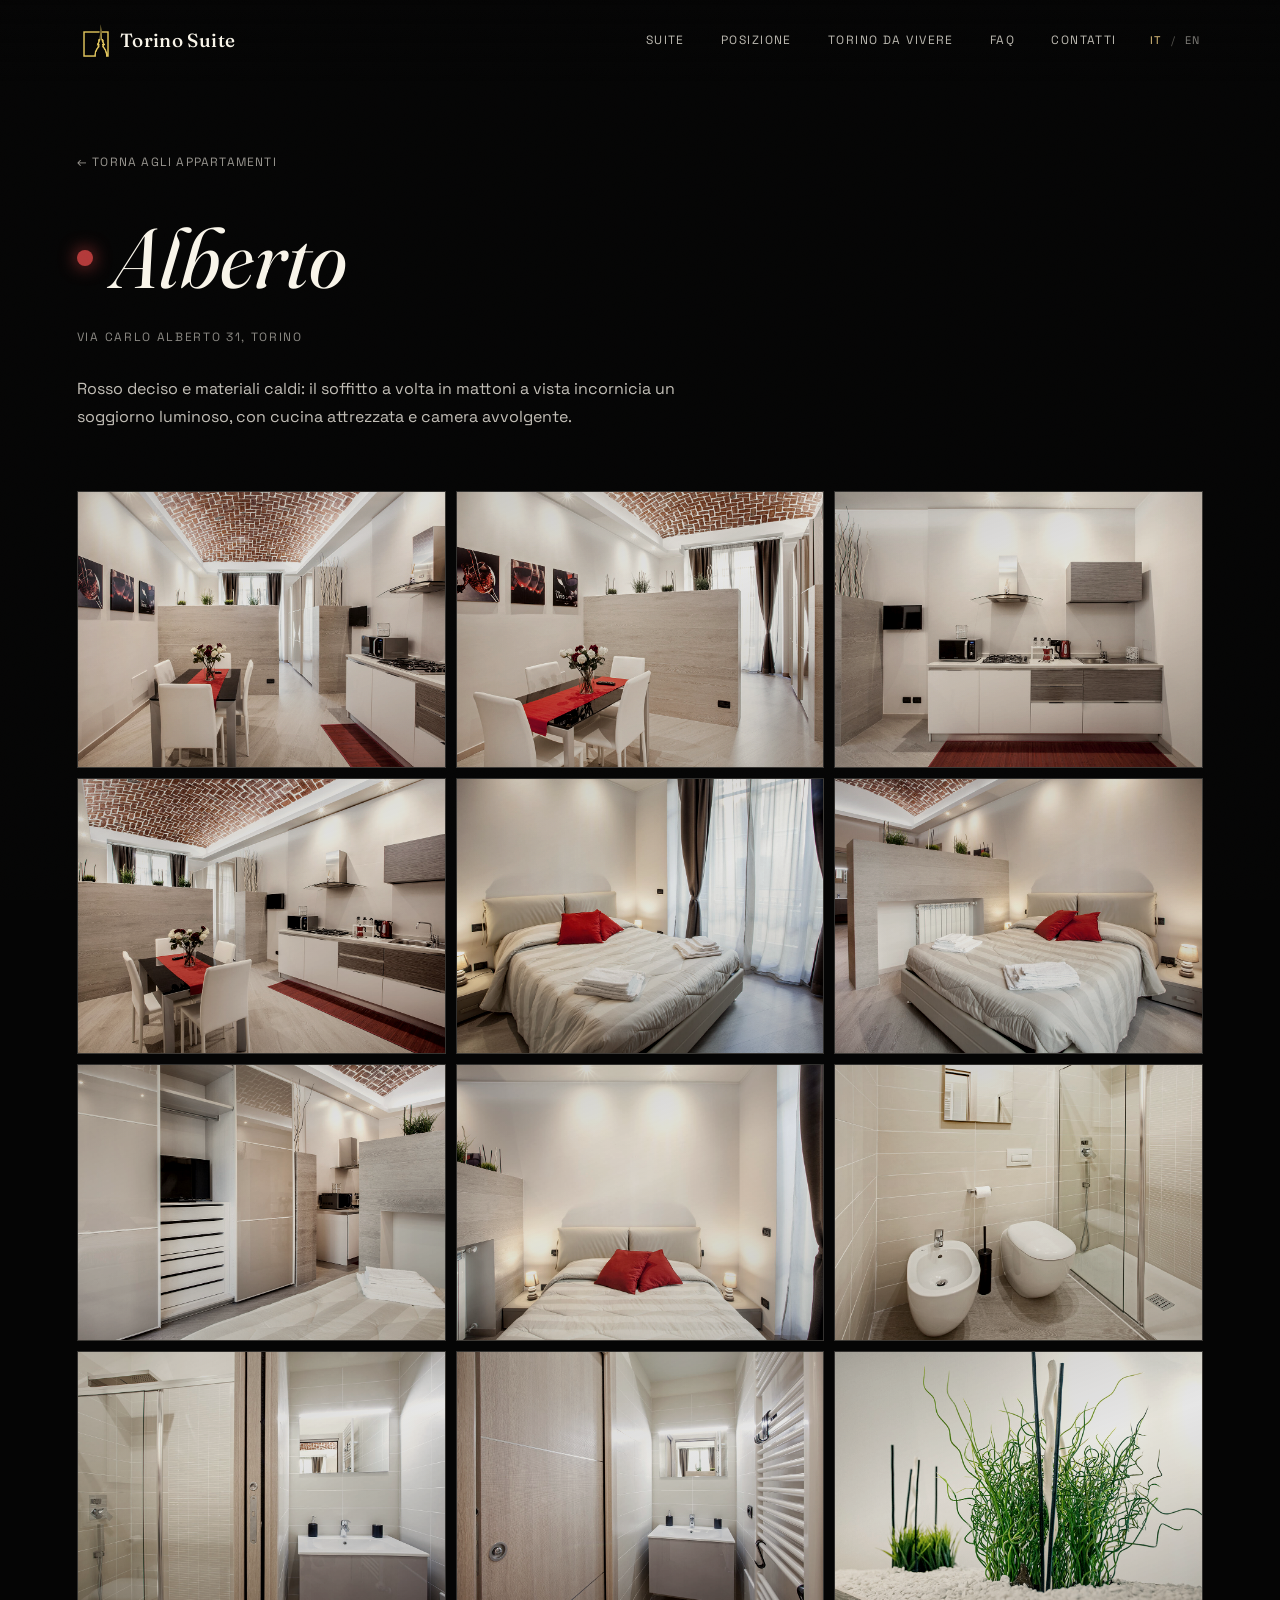
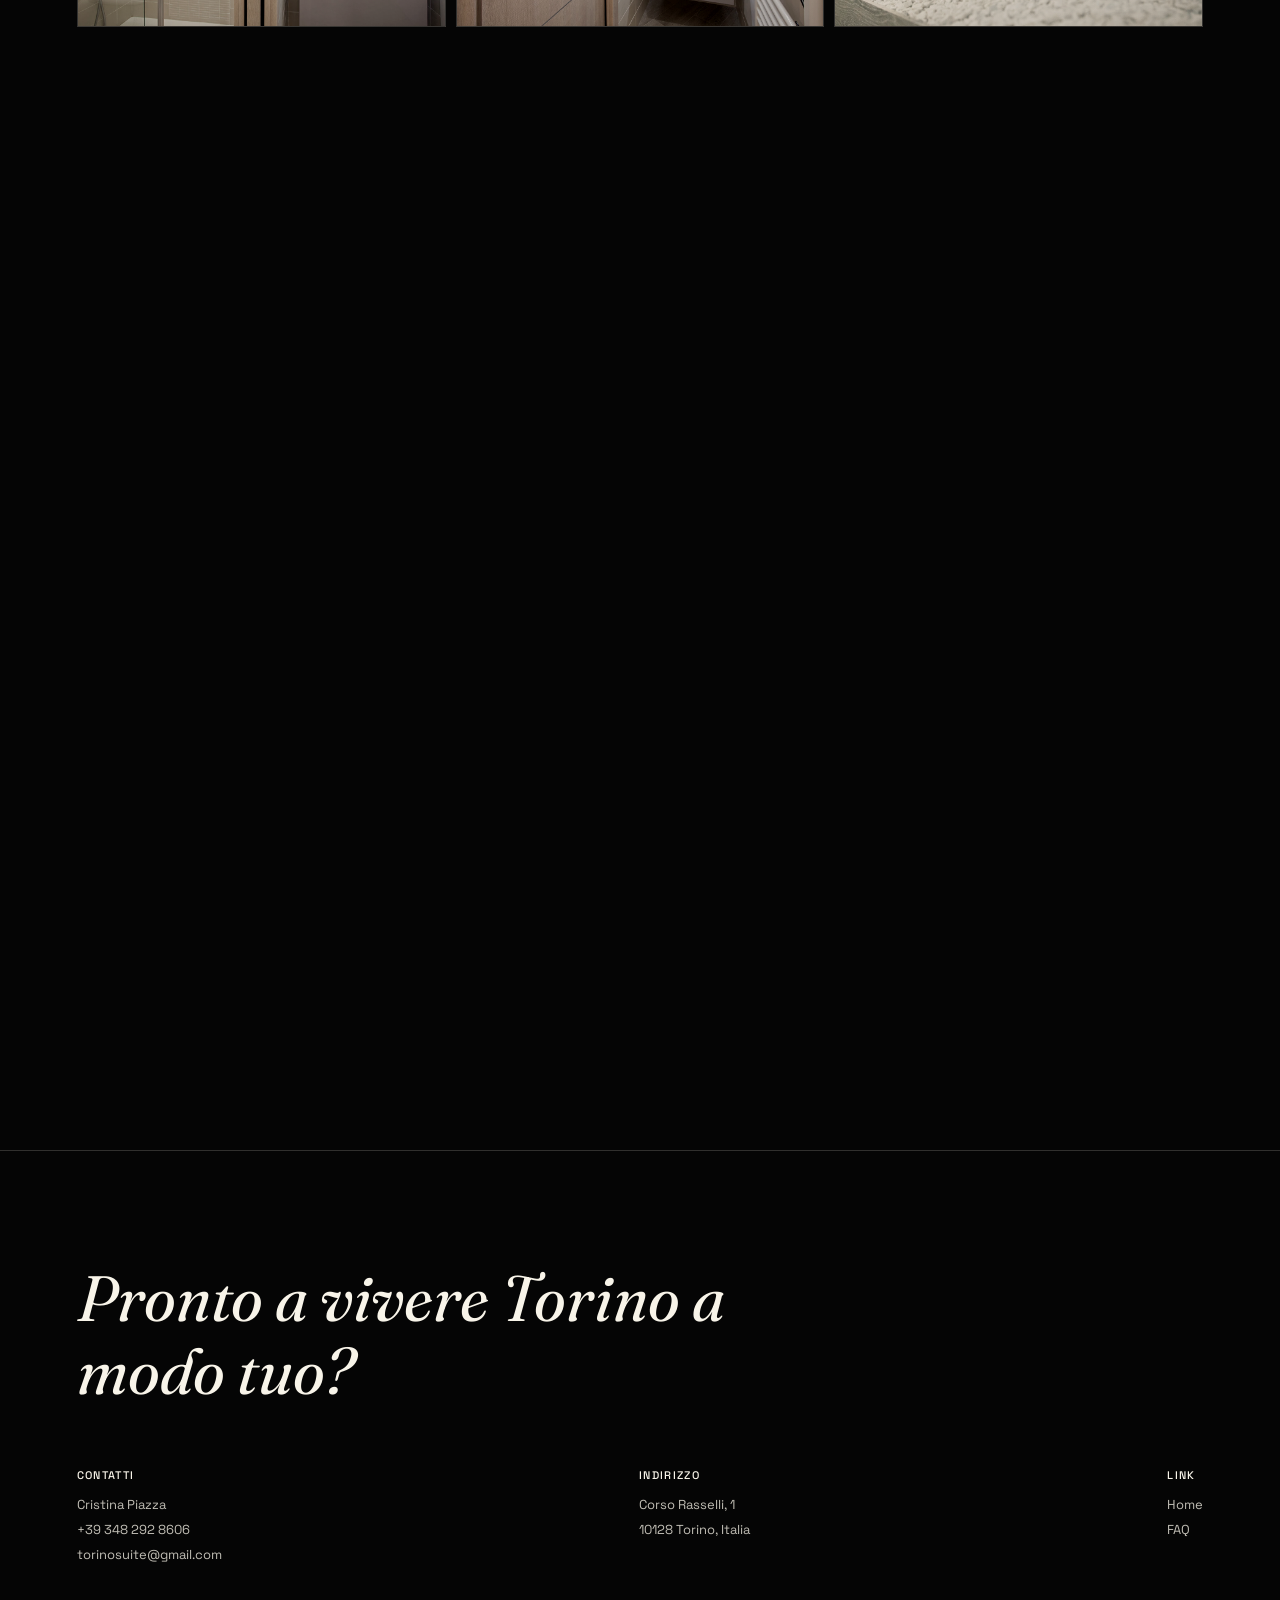
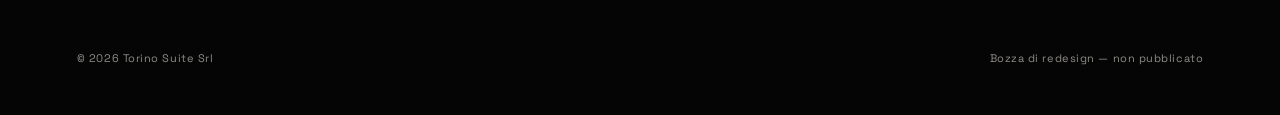
==== alberto.html @ 6510b487 "Logo ufficiale in nav e favicon, sezione musei e Mole Antonelliana con effetto wow" ====
<!DOCTYPE html>
<html lang="it">
<head>
<meta charset="UTF-8">
<meta name="viewport" content="width=device-width, initial-scale=1.0">
<link rel="icon" type="image/png" href="[data-uri]">
<title>Alberto — Torino Suite</title>
<link rel="preconnect" href="https://fonts.googleapis.com">
<link rel="preconnect" href="https://fonts.gstatic.com" crossorigin>
<link href="https://fonts.googleapis.com/css2?family=Fraunces:ital,opsz,wght@0,9..144,300;0,9..144,500;0,9..144,600;1,9..144,400;1,9..144,500&family=Space+Grotesk:wght@300;400;500;600&display=swap" rel="stylesheet">
<link rel="stylesheet" href="style.css">
</head>
<body>

<div class="noise"></div>

<nav>
  <a href="index.html" class="brand" style="text-decoration:none; color:var(--cream);"><span class="brand-mark"><img src="[data-uri]" alt="Torino Suite" style="width:32px; height:auto; display:block;"></span><span>Torino Suite</span></a>
  <div class="nav-right">
    <div class="navlinks">
      <a href="index.html#suites" data-i18n="nav.suite">Suite</a>
      <a href="index.html#location" data-i18n="nav.location">Posizione</a>
      <a href="eventi.html" class="story-link" data-label="Torino da Vivere" data-label-en="Living Torino" data-i18n="nav.living">Torino da Vivere</a>
      <a href="index.html#faq" data-i18n="nav.faq">FAQ</a>
      <a href="index.html#contact" data-i18n="nav.contact">Contatti</a>
    </div>
    <div class="lang-switch">
      <button type="button" class="lang-btn active" data-lang="it">IT</button><span class="lang-sep">/</span><button type="button" class="lang-btn" data-lang="en">EN</button>
    </div>
  </div>
</nav>

<section class="detail-hero">
  <a href="index.html#suites" class="detail-back" data-i18n="detail.back">&larr; Torna agli appartamenti</a>
  <div class="detail-head">
    <span class="detail-dot" style="background:#B33A3A; color:#B33A3A;"></span>
    <h1>Alberto</h1>
  </div>
  <div class="detail-loc">Via Carlo Alberto 31, Torino</div>
  <p class="detail-desc" data-i18n="apt.alberto.desc">Rosso deciso e materiali caldi: il soffitto a volta in mattoni a vista incornicia un soggiorno luminoso, con cucina attrezzata e camera avvolgente.</p>
</section>

<div class="full-gallery">
<div class="ph"><img src="images/alberto-01.jpg" alt="alberto-01.jpg" loading="lazy"></div><div class="ph"><img src="images/alberto-02.jpg" alt="alberto-02.jpg" loading="lazy"></div><div class="ph"><img src="images/alberto-03.jpg" alt="alberto-03.jpg" loading="lazy"></div><div class="ph"><img src="images/alberto-04.jpg" alt="alberto-04.jpg" loading="lazy"></div><div class="ph"><img src="images/alberto-05.jpg" alt="alberto-05.jpg" loading="lazy"></div><div class="ph"><img src="images/alberto-06.jpg" alt="alberto-06.jpg" loading="lazy"></div><div class="ph"><img src="images/alberto-07.jpg" alt="alberto-07.jpg" loading="lazy"></div><div class="ph"><img src="images/alberto-08.jpg" alt="alberto-08.jpg" loading="lazy"></div><div class="ph"><img src="images/alberto-09.jpg" alt="alberto-09.jpg" loading="lazy"></div><div class="ph"><img src="images/alberto-10.jpg" alt="alberto-10.jpg" loading="lazy"></div><div class="ph"><img src="images/alberto-11.jpg" alt="alberto-11.jpg" loading="lazy"></div><div class="ph"><img src="images/alberto-12.jpg" alt="alberto-12.jpg" loading="lazy"></div><div class="ph"><img src="images/alberto-13.jpg" alt="alberto-13.jpg" loading="lazy"></div><div class="ph"><img src="images/alberto-14.jpg" alt="alberto-14.jpg" loading="lazy"></div><div class="ph"><img src="images/alberto-15.jpg" alt="alberto-15.jpg" loading="lazy"></div><div class="ph"><img src="images/alberto-16.jpg" alt="alberto-16.jpg" loading="lazy"></div>
</div>

<section class="room-info">
  <div class="room-info-head reveal">
    <span class="tag" style="color:var(--bronze-soft); font-size:12px; letter-spacing:.3em; text-transform:uppercase; display:block; margin-bottom:14px;" data-i18n="common.roominfo.tag">Cosa troverai</span>
    <h3 style="font-family:'Fraunces',serif; font-weight:400; font-style:italic; font-size:clamp(26px,3.2vw,40px);" data-i18n="detail.roominfo.title">Ogni ambiente, pensato nei dettagli.</h3>
  </div>
  <div class="room-info-grid reveal">
    <div class="ri-group">
      <h4 data-i18n="common.room.bedroom">Camera</h4>
      <ul>
        <li data-i18n="common.room.bed1">Letto matrimoniale</li>
        <li data-i18n="common.room.bed2">Aria condizionata</li>
        <li data-i18n="common.room.bed3">Cassaforte</li>
        <li data-i18n="common.room.bed4">Ferro da stiro</li>
      </ul>
    </div>
    <div class="ri-group">
      <h4 data-i18n="common.room.kitchen">Cucina &amp; Soggiorno</h4>
      <ul>
        <li data-i18n="common.room.kit1">Cucina attrezzata con piano cottura</li>
        <li data-i18n="common.room.kit2">Frigorifero e microonde</li>
        <li data-i18n="common.room.kit3">Macchina del caffè</li>
        <li data-i18n="common.room.kit4">Zona pranzo con tavolo e sedie</li>
      </ul>
    </div>
    <div class="ri-group">
      <h4 data-i18n="common.room.bathroom">Bagno</h4>
      <ul>
        <li data-i18n="common.room.bath1">Bagno privato con bidet</li>
        <li data-i18n="common.room.bath2">Doccia</li>
        <li data-i18n="common.room.bath3">Biancheria e asciugamani inclusi</li>
        <li data-i18n="common.room.bath4">Set di cortesia</li>
      </ul>
    </div>
    <div class="ri-group">
      <h4 data-i18n="common.room.services">Servizi</h4>
      <ul>
        <li data-i18n="common.room.serv1">Wi-Fi gratuito</li>
        <li data-i18n="common.room.serv2">TV a schermo piatto</li>
        <li data-i18n="common.room.serv3">Lavatrice, insonorizzazione</li>
        <li data-i18n="detail.room.serv4">Check-in autonomo, ascensore</li>
      </ul>
    </div>
  </div>
</section>

<footer id="contact">
  <div class="foot-cta" data-i18n="common.footer.cta">Pronto a vivere Torino a modo tuo?</div>
  <div class="foot-grid">
    <div class="foot-col">
      <b data-i18n="common.footer.contacts">Contatti</b>
      <div>Cristina Piazza</div>
      <div><a href="tel:+393482928606">+39 348 292 8606</a></div>
      <div><a href="mailto:torinosuite@gmail.com">torinosuite@gmail.com</a></div>
    </div>
    <div class="foot-col">
      <b data-i18n="common.footer.address">Indirizzo</b>
      <div>Corso Rasselli, 1</div>
      <div>10128 Torino, Italia</div>
    </div>
    <div class="foot-col">
      <b data-i18n="common.footer.links">Link</b>
      <div><a href="index.html" data-i18n="common.footer.home">Home</a></div>
      <div><a href="index.html#faq" data-i18n="common.footer.faq">FAQ</a></div>
    </div>
  </div>
  <div class="copyright"><span>© 2026 Torino Suite Srl</span><span data-i18n="footer.note.detail">Bozza di redesign — non pubblicato</span></div>
</footer>

<script src="i18n.js"></script>
<script src="transition.js"></script>
</body>
</html>
---- style.css ----
:root{
    --ink:#050505;
    --ink-2:#121008;
    --bronze:#d9ae4e;
    --bronze-soft:#eecd85;
    --cream:#f8f4e9;
    --line: rgba(248,244,233,0.18);
  }
  *{margin:0;padding:0;box-sizing:border-box;}
  html{scroll-behavior:smooth;}
  body{
    background:var(--ink);
    color:var(--cream);
    font-family:'Space Grotesk', sans-serif;
    overflow-x:hidden;
  }
  ::selection{background:var(--bronze);color:var(--ink);}

  .noise{
    position:fixed; inset:0; pointer-events:none; z-index:999;
    opacity:0.035; mix-blend-mode:overlay;
    background-image:url("data:image/svg+xml,%3Csvg xmlns='http://www.w3.org/2000/svg' width='120' height='120'%3E%3Cfilter id='n'%3E%3CfeTurbulence type='fractalNoise' baseFrequency='0.9' numOctaves='2' stitchTiles='stitch'/%3E%3C/filter%3E%3Crect width='100%25' height='100%25' filter='url(%23n)'/%3E%3C/svg%3E");
  }

  /* ---------- NAV ---------- */
  nav{
    position:fixed; top:0; left:0; right:0; z-index:100;
    display:flex; justify-content:space-between; align-items:center;
    padding:24px 6vw;
    background:linear-gradient(180deg, rgba(5,5,5,0.85), rgba(5,5,5,0));
  }
  .brand{
    font-family:'Fraunces', serif; font-weight:500; font-size:19px;
    letter-spacing:0.02em; color:var(--cream);
  }
  .navlinks{display:flex; gap:36px; font-size:12px; letter-spacing:0.12em; text-transform:uppercase;}
  .navlinks a{color:var(--cream); text-decoration:none; opacity:0.75; transition:opacity .3s;}
  .navlinks a:hover{opacity:1;}

  /* ---------- HERO ---------- */
  .hero{
    height:100vh; position:relative; display:flex; flex-direction:column;
    justify-content:center; align-items:center; text-align:center;
    padding:0 5vw;
  }
  .hero-bg{
    position:absolute; inset:0; z-index:0;
    background:
      radial-gradient(ellipse 70% 55% at 50% 30%, rgba(200,151,90,0.16), transparent 60%),
      linear-gradient(180deg, #0c1014 0%, #0e151b 55%, #0c1014 100%);
  }
  .eyebrow{
    font-size:12px; letter-spacing:0.3em; text-transform:uppercase;
    color:var(--bronze-soft); opacity:0.85; margin-bottom:26px; z-index:2;
  }
  .hero h1{
    font-family:'Fraunces', serif; font-weight:500;
    font-size:clamp(52px, 11vw, 168px);
    line-height:0.92; letter-spacing:-0.01em;
    z-index:2;
  }
  .hero h1 .accent{font-style:italic; font-weight:400; color:var(--bronze);}
  .hero .word{display:inline-block; overflow:hidden; vertical-align:top;}
  .hero .word span{display:inline-block; animation:riseIn 1.1s cubic-bezier(.16,1,.3,1) .2s both;}

  .hero-sub{
    margin-top:30px; max-width:480px; font-size:16px; line-height:1.6;
    color:rgba(248,244,233,0.92); font-weight:400; z-index:2;
    animation:fadeUp 1s cubic-bezier(.16,1,.3,1) .7s both;
  }

  @keyframes riseIn{from{transform:translateY(115%);} to{transform:translateY(0);}}
  @keyframes fadeUp{from{opacity:0; transform:translateY(14px);} to{opacity:1; transform:translateY(0);}}

  .scroll-cue{
    position:absolute; bottom:40px; left:50%; transform:translateX(-50%);
    font-size:11px; letter-spacing:0.2em; text-transform:uppercase;
    color:rgba(248,244,233,0.72); display:flex; flex-direction:column; align-items:center; gap:10px;
    z-index:2;
  }
  .scroll-cue .line{width:1px; height:38px; background:linear-gradient(var(--bronze), transparent); animation:pulse 2s ease-in-out infinite;}
  @keyframes pulse{0%,100%{opacity:.3} 50%{opacity:1}}

  /* spire svg */
  .spire{position:absolute; bottom:14px; left:50%; transform:translateX(-50%); width:min(30vw,230px); z-index:0; opacity:0.55;}
  .spire path{fill:none; stroke:var(--bronze); stroke-width:1.4; stroke-dasharray:640; stroke-dashoffset:640; animation:drawSpire 2.2s cubic-bezier(.16,1,.3,1) .5s both;}
  @keyframes drawSpire{to{stroke-dashoffset:0;}}

  /* ---------- INTRO ---------- */
  .intro-stats{display:grid; grid-template-columns:repeat(3,1fr); gap:1px; background:var(--line); border-top:1px solid var(--line); border-bottom:1px solid var(--line); margin-top:60px;}
  .intro-stats .stat{background:var(--ink); padding:40px 24px; text-align:center;}
  .intro-stats .stat-num{display:block; font-family:'Fraunces', serif; font-style:italic; font-weight:400; font-size:clamp(32px,5vw,52px); color:var(--bronze);}
  .intro-stats .stat-label{display:block; margin-top:8px; font-size:11px; letter-spacing:.12em; text-transform:uppercase; color:rgba(248,244,233,0.6);}
  @media(max-width:820px){ .intro-stats{grid-template-columns:1fr;} }

  /* ---------- APARTMENTS GALLERY ---------- */
  .apt-block{margin-bottom:90px;}
  .apt-block:last-child{margin-bottom:0;}
  .apt-head{display:flex; align-items:center; gap:16px; margin-bottom:26px; flex-wrap:wrap;}
  .apt-dot{width:13px; height:13px; border-radius:50%; flex-shrink:0; box-shadow:0 0 14px currentColor;}
  .apt-head h3{font-family:'Fraunces', serif; font-weight:400; font-style:italic; font-size:clamp(22px,3vw,32px);}
  .apt-loc{font-size:11px; letter-spacing:.12em; text-transform:uppercase; color:rgba(248,244,233,0.5); margin-left:auto;}
  .apt-photos{display:grid; grid-template-columns:1.4fr 1fr 1fr; grid-auto-rows:220px; gap:10px;}
  .apt-photos .apt-photo{position:relative; overflow:hidden; border:1px solid var(--line); background:linear-gradient(150deg,#141210,#050505 65%);}
  .apt-photos .apt-photo::after{
    content:''; position:absolute; inset:0; pointer-events:none;
    background:linear-gradient(160deg, rgba(30,20,6,0.2), rgba(5,5,5,0.06) 45%, rgba(30,20,6,0.24));
    mix-blend-mode:multiply;
  }
  .apt-photos .apt-photo::before{
    content:''; position:absolute; inset:0; pointer-events:none; z-index:1;
    box-shadow:inset 0 0 30px rgba(0,0,0,0.35);
  }
  .apt-photos .apt-photo.lg{grid-row:span 2;}
  .apt-photos .apt-photo img{width:100%; height:100%; object-fit:cover; display:block; filter:sepia(0.12) saturate(0.88) contrast(1.05) brightness(0.96); transition:transform .7s ease;}
  .apt-photos .apt-photo:hover img{transform:scale(1.045);}
  .apt-photos .apt-photo.empty{display:flex; flex-direction:column; align-items:center; justify-content:center; gap:8px;}
  .apt-photos .apt-photo.empty span{font-size:10.5px; letter-spacing:.12em; text-transform:uppercase; color:rgba(248,244,233,0.4);}
  @media(max-width:820px){
    .apt-photos{grid-template-columns:1fr 1fr; grid-auto-rows:150px;}
    .apt-photos .apt-photo.lg{grid-column:span 2; grid-row:span 1; height:220px;}
  }

  /* ---------- SUITES ---------- */
  section{padding:150px 6vw;}
  .section-head{display:flex; justify-content:space-between; align-items:flex-end; gap:40px; margin-bottom:70px; flex-wrap:wrap;}
  .section-head .tag{font-size:12px; letter-spacing:0.3em; text-transform:uppercase; color:var(--bronze-soft); margin-bottom:16px; display:block;}
  .section-head h2{font-family:'Fraunces', serif; font-weight:400; font-size:clamp(32px,4.4vw,58px); max-width:600px; line-height:1.08;}
  .section-head .desc{max-width:320px; font-weight:400; color:rgba(248,244,233,0.82); line-height:1.7; font-size:14px;}

  .suites-grid{display:grid; grid-template-columns:repeat(3,1fr); gap:1px; background:var(--line); border-top:1px solid var(--line); border-bottom:1px solid var(--line);}
  .suite-card{background:var(--ink); padding:48px 32px; position:relative; overflow:hidden; transition:background .4s;}
  .suite-card:hover{background:var(--ink-2);}
  .suite-num{font-size:12px; color:var(--bronze); letter-spacing:0.15em; margin-bottom:34px; display:block;}
  .suite-card h3{font-family:'Fraunces', serif; font-style:italic; font-weight:400; font-size:26px; margin-bottom:14px;}
  .suite-card p{font-size:13.5px; font-weight:400; color:rgba(248,244,233,0.82); line-height:1.7; margin-bottom:26px;}
  .suite-meta{display:flex; gap:18px; font-size:11px; letter-spacing:0.08em; text-transform:uppercase; color:rgba(248,244,233,0.67);}

  /* ---------- AMENITIES marquee ---------- */
  .amenities{padding:0; border-top:1px solid var(--line); border-bottom:1px solid var(--line);}
  .marquee{display:flex; white-space:nowrap; overflow:hidden; padding:34px 0;}
  .marquee-track{display:flex; gap:60px; animation:scroll-left 32s linear infinite;}
  .marquee-track span{font-family:'Fraunces', serif; font-style:italic; font-size:26px; color:rgba(248,244,233,0.57); display:flex; align-items:center; gap:60px;}
  .marquee-track span b{color:var(--bronze); font-style:normal; font-family:'Space Grotesk'; font-size:11px; letter-spacing:.1em; margin-right:60px;}
  @keyframes scroll-left{from{transform:translateX(0)} to{transform:translateX(-50%)}}

  /* ---------- LOCATION ---------- */
  .location{display:grid; grid-template-columns:1fr 1fr; gap:80px; align-items:center;}
  .loc-list{list-style:none; margin-top:36px;}
  .loc-list li{border-bottom:1px solid var(--line);}
  .loc-list li a{display:flex; justify-content:space-between; padding:18px 0; font-size:14px; font-weight:400; text-decoration:none; color:inherit; transition:opacity .3s;}
  .loc-list li a:hover{opacity:0.65;}
  .loc-list li a span:last-child{color:var(--bronze-soft); font-family:'Space Grotesk';}
  .map-frame{aspect-ratio:1/1; border:1px solid var(--line); overflow:hidden;}

  /* ---------- FAQ ---------- */
  .faq-item{border-top:1px solid var(--line);}
  .faq-item:last-child{border-bottom:1px solid var(--line);}
  .faq-q{display:flex; justify-content:space-between; align-items:center; padding:30px 0; cursor:pointer;}
  .faq-q h4{font-family:'Fraunces', serif; font-weight:400; font-size:19px; max-width:80%;}
  .faq-q .plus{font-size:20px; color:var(--bronze); transition:transform .35s;}
  .faq-item.open .plus{transform:rotate(45deg);}
  .faq-a{max-height:0; overflow:hidden; transition:max-height .5s ease;}
  .faq-item.open .faq-a{max-height:220px;}
  .faq-a p{padding-bottom:30px; max-width:640px; font-weight:400; line-height:1.75; color:rgba(248,244,233,0.84); font-size:14.5px;}

  /* ---------- FOOTER ---------- */
  footer{padding:110px 6vw 50px; border-top:1px solid var(--line);}
  .foot-cta{font-family:'Fraunces', serif; font-style:italic; font-weight:400; font-size:clamp(30px,5.5vw,64px); max-width:720px; line-height:1.15; margin-bottom:60px;}
  .foot-grid{display:flex; justify-content:space-between; flex-wrap:wrap; gap:40px; font-size:13px; font-weight:400; color:rgba(248,244,233,0.77);}
  .foot-grid a{color:rgba(248,244,233,0.77); text-decoration:none;}
  .foot-col b{display:block; color:var(--cream); font-weight:500; margin-bottom:14px; font-size:11px; letter-spacing:.12em; text-transform:uppercase;}
  .foot-col div{margin-bottom:8px;}
  .copyright{margin-top:80px; font-size:11px; color:rgba(248,244,233,0.57); display:flex; justify-content:space-between; letter-spacing:.05em;}

  .reveal{opacity:0; transform:translateY(56px) scale(.97); transition:opacity 1s cubic-bezier(.16,1,.3,1), transform 1.1s cubic-bezier(.16,1,.3,1);}
  .reveal.in-view{opacity:1; transform:translateY(0) scale(1);}

  @media(max-width:820px){
    .navlinks{display:none;}
    .suites-grid{grid-template-columns:1fr;}
    .location{grid-template-columns:1fr;}
    section{padding:100px 6vw;}
  }

/* ---------- DISCOVER BUTTON (on index apartment cards) ---------- */
.apt-photos{position:relative;}
.discover-btn{
  position:absolute; right:14px; bottom:14px; z-index:5;
  display:inline-flex; align-items:center; gap:10px;
  padding:12px 20px; text-decoration:none;
  background:rgba(5,5,5,0.55); backdrop-filter:blur(6px);
  border:1px solid var(--bronze); color:var(--cream);
  font-size:11px; letter-spacing:.16em; text-transform:uppercase;
  border-radius:999px; overflow:hidden;
  transition:background .35s ease, color .35s ease, letter-spacing .35s ease, transform .15s ease;
}
.discover-btn::before{
  content:''; position:absolute; inset:0; background:var(--bronze);
  transform:translateX(-100%); transition:transform .4s cubic-bezier(.16,1,.3,1); z-index:-1;
}
.discover-btn:hover::before{transform:translateX(0);}
.discover-btn:hover{color:var(--ink); letter-spacing:.22em;}
.discover-btn:active{transform:scale(0.94);}
.discover-btn .arrow{display:inline-block; transition:transform .35s cubic-bezier(.16,1,.3,1);}
.discover-btn:hover .arrow{transform:translateX(4px);}
@media(max-width:820px){
  .discover-btn{right:10px; bottom:10px; padding:10px 16px; font-size:10px;}
}

/* ---------- DETAIL PAGE ---------- */
.detail-hero{padding:150px 6vw 60px;}
.detail-back{display:inline-flex; align-items:center; gap:8px; color:rgba(248,244,233,0.6); text-decoration:none; font-size:12px; letter-spacing:.1em; text-transform:uppercase; margin-bottom:36px; transition:color .3s;}
.detail-back:hover{color:var(--bronze-soft);}
.detail-head{display:flex; align-items:center; gap:18px; flex-wrap:wrap; margin-bottom:20px;}
.detail-dot{width:16px; height:16px; border-radius:50%; box-shadow:0 0 18px currentColor;}
.detail-head h1{font-family:'Fraunces', serif; font-weight:400; font-style:italic; font-size:clamp(40px,7vw,84px);}
.detail-loc{font-size:12px; letter-spacing:.14em; text-transform:uppercase; color:rgba(248,244,233,0.55); margin-bottom:30px;}
.detail-desc{max-width:640px; font-size:16px; line-height:1.75; color:rgba(248,244,233,0.78); font-weight:400;}

.full-gallery{display:grid; grid-template-columns:repeat(3,1fr); gap:10px; padding:0 6vw 100px;}
.full-gallery .ph{position:relative; overflow:hidden; border:1px solid var(--line); aspect-ratio:4/3; background:linear-gradient(150deg,#141210,#050505 65%);}
.full-gallery .ph img{width:100%; height:100%; object-fit:cover; display:block; filter:sepia(0.12) saturate(0.88) contrast(1.05) brightness(0.96); transition:transform .6s ease;}
.full-gallery .ph:hover img{transform:scale(1.05);}
.full-gallery .ph::after{content:''; position:absolute; inset:0; pointer-events:none; background:linear-gradient(160deg, rgba(30,20,6,0.2), rgba(5,5,5,0.06) 45%, rgba(30,20,6,0.24)); mix-blend-mode:multiply;}
.full-gallery .ph.empty{display:flex; align-items:center; justify-content:center;}
.full-gallery .ph.empty span{font-size:10.5px; letter-spacing:.12em; text-transform:uppercase; color:rgba(248,244,233,0.4);}
@media(max-width:820px){ .full-gallery{grid-template-columns:repeat(2,1fr);} }

.detail-amenities{padding:0 6vw 100px; display:grid; grid-template-columns:repeat(4,1fr); gap:1px; background:var(--line); border-top:1px solid var(--line); border-bottom:1px solid var(--line);}
.detail-amenities .am{background:var(--ink); padding:30px 20px; text-align:center; font-size:12px; letter-spacing:.08em; text-transform:uppercase; color:rgba(248,244,233,0.7);}
@media(max-width:820px){ .detail-amenities{grid-template-columns:repeat(2,1fr);} }

/* ---------- SWOOSH TRANSITION (uscita cinematica su "Scopri") ---------- */
.swoosh-overlay{
  position:fixed; inset:0; z-index:9999; overflow:hidden;
  pointer-events:none; display:flex; align-items:center; justify-content:center;
}
.swoosh-overlay.active{ pointer-events:all; }
.swoosh-panel{
  position:absolute; inset:0;
  background:linear-gradient(135deg, var(--bronze) 0%, var(--bronze-soft) 55%, var(--bronze) 100%);
  transform:translateY(102%);
  transition:transform .95s cubic-bezier(.76,0,.24,1);
}
.swoosh-overlay.active .swoosh-panel{ transform:translateY(0); }
.swoosh-tag{
  position:relative; z-index:2; text-align:center;
  opacity:0; transform:translateY(30px) scale(.9);
  transition:opacity .5s ease .42s, transform .75s cubic-bezier(.16,1,.3,1) .42s;
}
.swoosh-overlay.active .swoosh-tag{ opacity:1; transform:translateY(0) scale(1); }
.swoosh-tag .swoosh-eyebrow{
  display:block; font-size:11px; letter-spacing:.35em; text-transform:uppercase;
  color:rgba(5,5,5,0.55); margin-bottom:10px;
}
.swoosh-tag .swoosh-name{
  font-family:'Fraunces', serif; font-style:italic; font-weight:400;
  font-size:clamp(48px,9vw,120px); color:var(--ink); line-height:1;
}

/* ---------- SCROLL REVEAL (foto che risalgono, stile Red Bull) ---------- */
.full-gallery .ph{
  opacity:0; transform:translateY(80px);
  transition:opacity .9s cubic-bezier(.16,1,.3,1), transform .9s cubic-bezier(.16,1,.3,1);
}
.full-gallery .ph.in-view{ opacity:1; transform:translateY(0); }

/* ---------- IMMERSIVE STORY PAGE (eventi.html) ---------- */
.story-section{
  min-height:100vh; display:flex; flex-direction:column; justify-content:center;
  padding:120px 8vw; position:relative; border-bottom:1px solid var(--line);
  scroll-snap-align:start;
}
.story-wrap{ scroll-snap-type:y proximity; }
.story-num{
  font-family:'Space Grotesk', sans-serif; font-size:12px; letter-spacing:.3em;
  color:var(--bronze); text-transform:uppercase; margin-bottom:22px;
}
.story-title{
  font-family:'Fraunces', serif; font-style:italic; font-weight:400;
  font-size:clamp(38px,6.5vw,84px); line-height:1.04; max-width:14ch; margin-bottom:26px;
}
.story-lede{ font-size:17px; line-height:1.7; color:rgba(248,244,233,0.72); max-width:640px; margin-bottom:44px;}
.story-grid{ display:grid; grid-template-columns:repeat(2,1fr); gap:1px; background:var(--line); border:1px solid var(--line); max-width:920px;}
@media(max-width:820px){ .story-grid{grid-template-columns:1fr;} }
.story-card{ background:var(--ink); padding:30px 28px; }
.story-card .sc-date{ font-size:11px; letter-spacing:.16em; text-transform:uppercase; color:var(--bronze-soft); margin-bottom:10px; display:block;}
.story-card .sc-title{ font-family:'Fraunces', serif; font-size:20px; font-weight:500; margin-bottom:8px; display:block; }
.story-card .sc-desc{ font-size:14px; line-height:1.55; color:rgba(248,244,233,0.62); display:block;}
.story-hero{ background:var(--ink); position:relative; }
.story-hero .story-title{ max-width:18ch; }
.story-hero-tag{ display:inline-block; padding:8px 18px; border:1px solid var(--bronze); border-radius:999px; font-size:11px; letter-spacing:.25em; text-transform:uppercase; color:var(--bronze-soft); margin-bottom:30px;}
.dish-row{ display:flex; flex-wrap:wrap; gap:14px; max-width:760px; }
.dish-pill{ padding:10px 20px; border:1px solid var(--line); border-radius:999px; font-size:13px; color:rgba(248,244,233,0.78); }
.story-back{ display:inline-flex; align-items:center; gap:8px; color:rgba(248,244,233,0.6); text-decoration:none; font-size:12px; letter-spacing:.1em; text-transform:uppercase; transition:color .3s;}
.story-back:hover{ color:var(--bronze-soft); }
.cta-btn{ display:inline-flex; align-items:center; gap:12px; margin-top:36px; padding:16px 34px; border:1px solid var(--bronze); border-radius:999px; color:var(--cream); text-decoration:none; font-size:12px; letter-spacing:.16em; text-transform:uppercase; transition:background .35s, color .35s;}
.cta-btn:hover{ background:var(--bronze); color:var(--ink); }

/* ---------- ROOM INFO / COSA TROVERAI ---------- */
.room-info-grid{ display:grid; grid-template-columns:repeat(4,1fr); gap:1px; background:var(--line); border-top:1px solid var(--line); border-bottom:1px solid var(--line);}
@media(max-width:820px){ .room-info-grid{grid-template-columns:1fr 1fr;} }
.ri-group{ background:var(--ink); padding:32px 26px; }
.ri-group h4{ font-family:'Space Grotesk',sans-serif; font-size:12px; letter-spacing:.18em; text-transform:uppercase; color:var(--bronze); margin-bottom:16px; }
.ri-group ul{ list-style:none; }
.ri-group li{ font-size:13.5px; line-height:1.9; color:rgba(248,244,233,0.72); padding-left:15px; position:relative; }
.ri-group li::before{ content:'—'; position:absolute; left:0; color:rgba(217,174,78,0.55); }
.room-info{ padding:0 6vw 100px; }
.room-info-head{ margin-bottom:44px; }

/* ---------- LANGUAGE SWITCH ---------- */
.nav-right{ display:flex; align-items:center; gap:30px; }
@media(max-width:820px){ .nav-right{ gap:0; } }
.lang-switch{ display:flex; align-items:center; gap:7px; }
.lang-btn{
  background:none; border:none; color:rgba(248,244,233,0.5);
  font-family:'Space Grotesk', sans-serif; font-size:11px; letter-spacing:.1em;
  cursor:pointer; padding:6px 3px; transition:color .3s; line-height:1;
}
.lang-btn.active{ color:var(--bronze-soft); }
.lang-btn:hover{ color:var(--cream); }
.lang-sep{ color:rgba(248,244,233,0.3); font-size:11px; }

/* ---------- BRAND / LOGO ---------- */
.brand{ display:flex !important; align-items:center; gap:11px; }
.brand-mark{ display:inline-flex; flex-shrink:0; }
.brand-mark svg{ display:block; }

/* ---------- LANDMARK / MOLE WOW SECTION ---------- */
.landmark-section{ align-items:center; text-align:center; }
.landmark-mark{
  width:100%; max-width:230px; height:auto; margin:10px auto 36px; display:block;
  opacity:0; transform:scale(0.8) translateY(30px);
  filter:drop-shadow(0 0 0 rgba(217,174,78,0));
  transition:opacity 1.6s cubic-bezier(.16,1,.3,1), transform 1.8s cubic-bezier(.16,1,.3,1), filter 2s ease;
}
.landmark-section.in-view .landmark-mark{
  opacity:1; transform:scale(1) translateY(0);
  filter:drop-shadow(0 0 46px rgba(217,174,78,0.4));
}
.landmark-section .story-title, .landmark-section .story-lede{ margin-left:auto; margin-right:auto; }
.landmark-stats{ display:grid; grid-template-columns:repeat(4,1fr); gap:1px; background:var(--line); border-top:1px solid var(--line); border-bottom:1px solid var(--line); max-width:920px; width:100%; margin-top:30px; }
@media(max-width:820px){ .landmark-stats{grid-template-columns:1fr 1fr;} }
.landmark-stat{ background:var(--ink); padding:34px 20px; }
.landmark-stat .ls-num{ display:block; font-family:'Fraunces',serif; font-style:italic; font-weight:400; font-size:clamp(26px,4vw,44px); color:var(--bronze); }
.landmark-stat .ls-label{ display:block; margin-top:8px; font-size:10.5px; letter-spacing:.1em; text-transform:uppercase; color:rgba(248,244,233,0.6); }
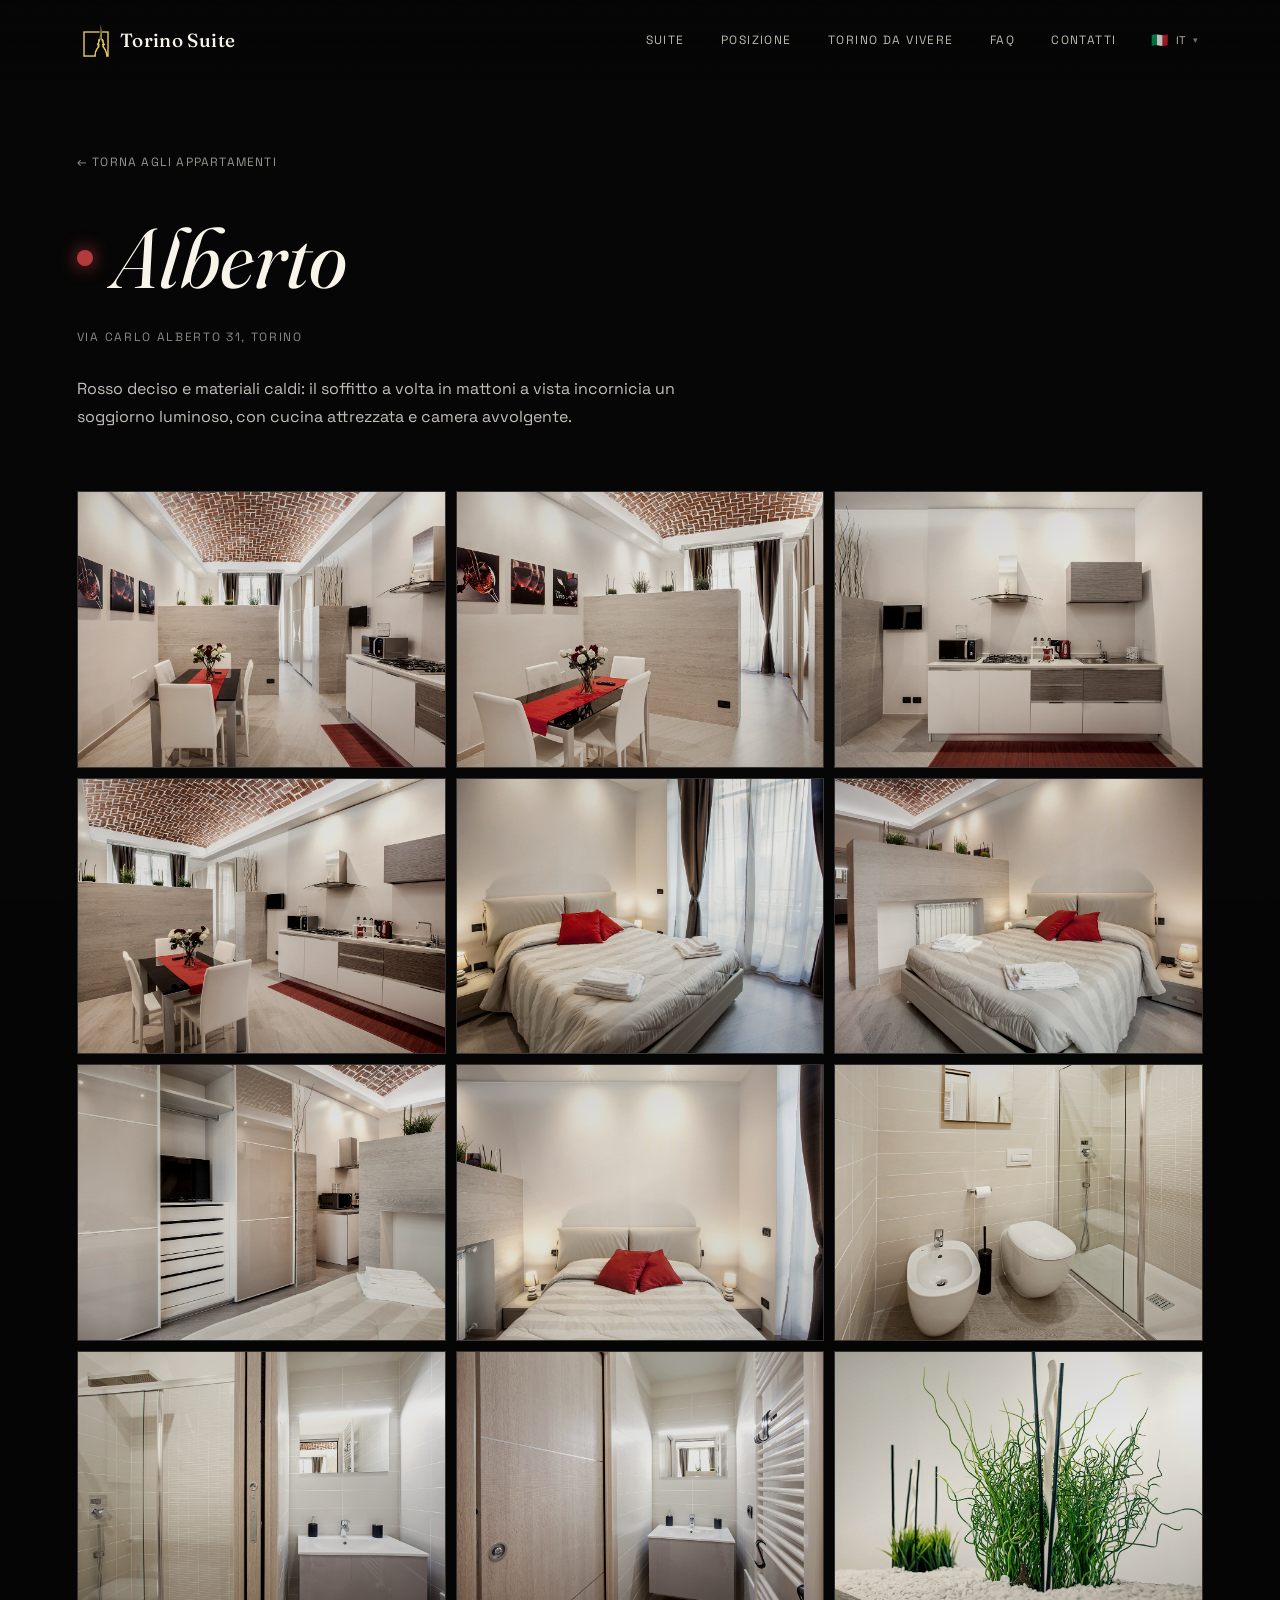
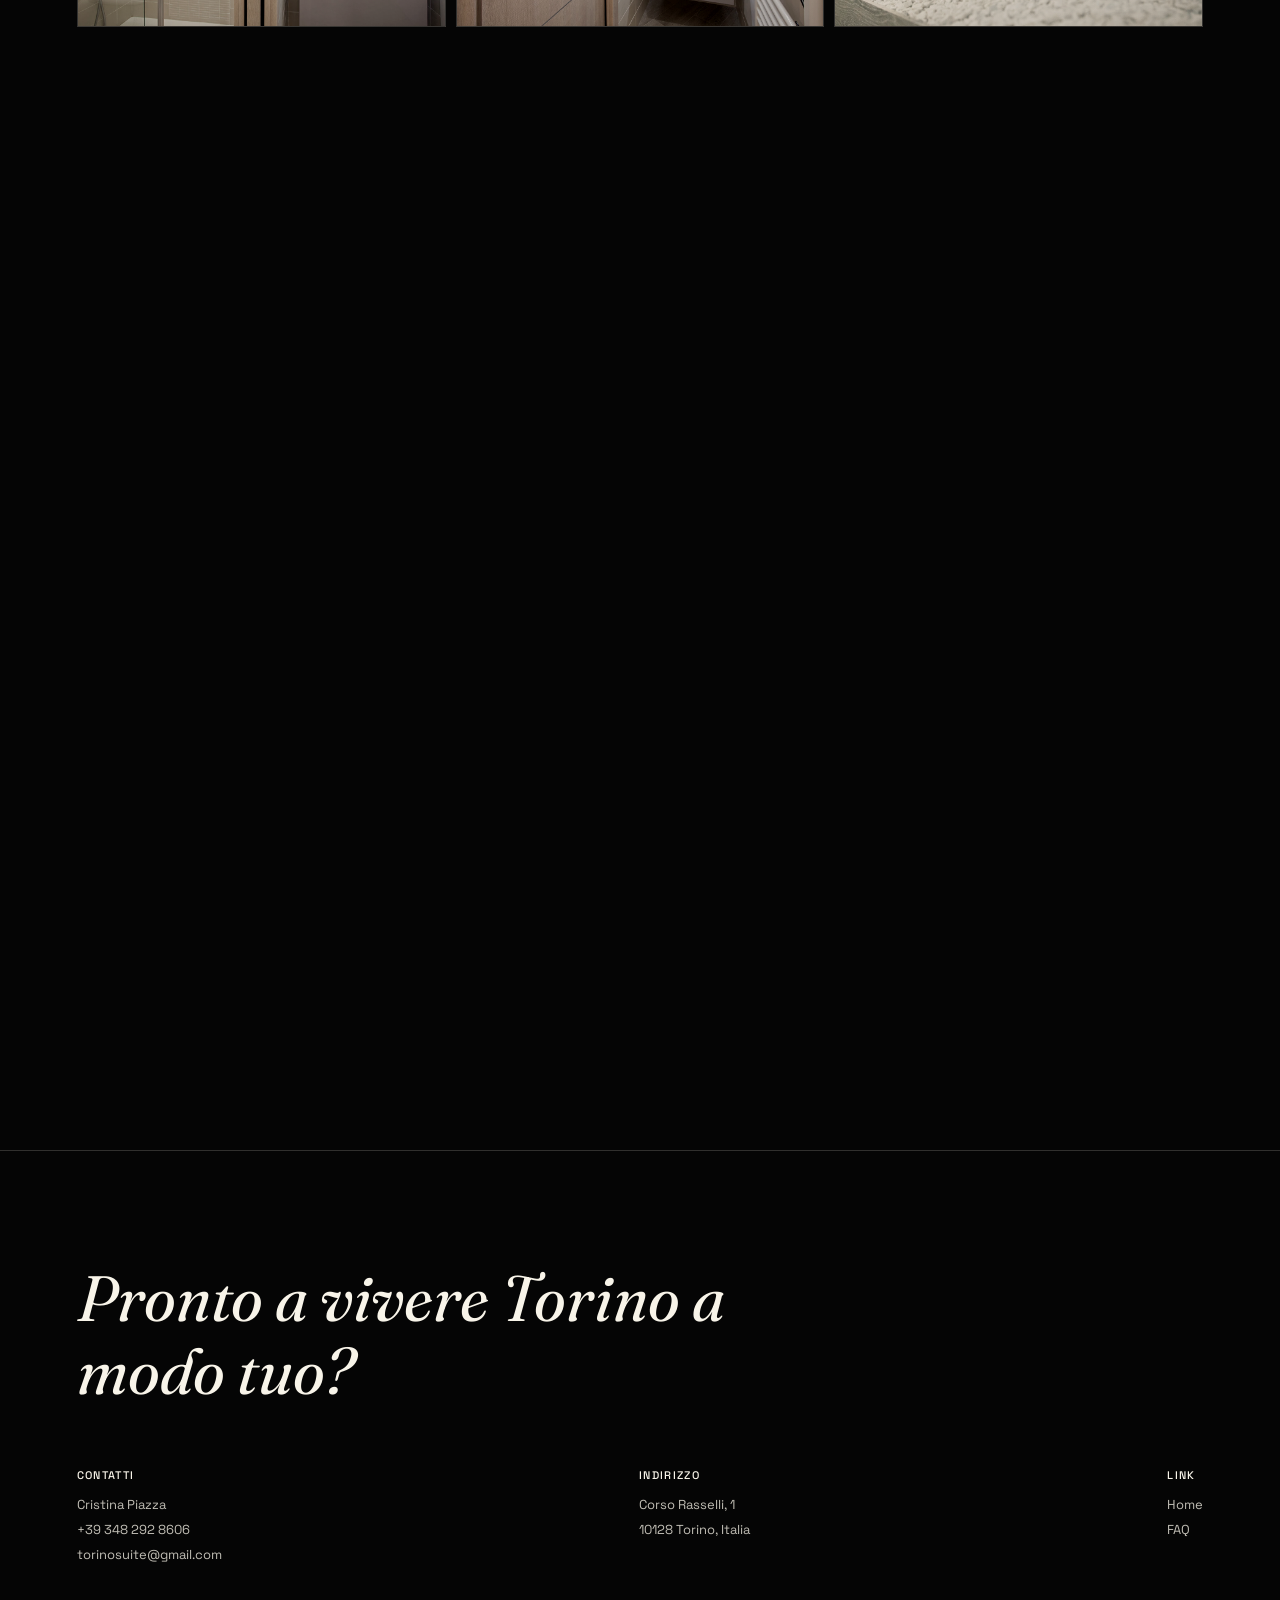
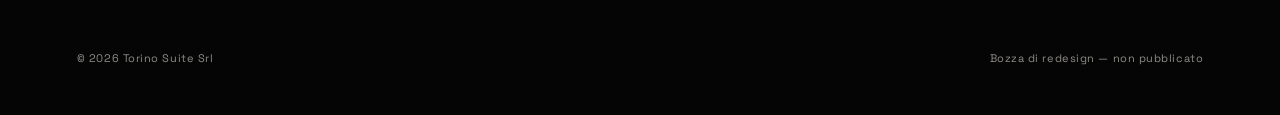
==== commit a84b95b5: "Aggiunte francese, tedesco e cinese; nuovo selettore lingua a tendina con bandiere" ====
--- a/alberto.html
+++ b/alberto.html
@@ -24,8 +24,17 @@
       <a href="index.html#faq" data-i18n="nav.faq">FAQ</a>
       <a href="index.html#contact" data-i18n="nav.contact">Contatti</a>
     </div>
-    <div class="lang-switch">
-      <button type="button" class="lang-btn active" data-lang="it">IT</button><span class="lang-sep">/</span><button type="button" class="lang-btn" data-lang="en">EN</button>
+    <div class="lang-switch" id="langSwitch">
+      <button type="button" class="lang-toggle" id="langToggle">
+        <span class="lang-flag">🇮🇹</span><span class="lang-code">IT</span><span class="lang-caret">&#9662;</span>
+      </button>
+      <div class="lang-menu">
+        <button type="button" class="lang-option active" data-lang="it"><span class="lang-flag">🇮🇹</span>Italiano</button>
+        <button type="button" class="lang-option" data-lang="en"><span class="lang-flag">🇬🇧</span>English</button>
+        <button type="button" class="lang-option" data-lang="fr"><span class="lang-flag">🇫🇷</span>Français</button>
+        <button type="button" class="lang-option" data-lang="de"><span class="lang-flag">🇩🇪</span>Deutsch</button>
+        <button type="button" class="lang-option" data-lang="zh"><span class="lang-flag">🇨🇳</span>中文</button>
+      </div>
     </div>
   </div>
 </nav>
--- a/style.css
+++ b/style.css
@@ -313,15 +313,35 @@
 /* ---------- LANGUAGE SWITCH ---------- */
 .nav-right{ display:flex; align-items:center; gap:30px; }
 @media(max-width:820px){ .nav-right{ gap:0; } }
-.lang-switch{ display:flex; align-items:center; gap:7px; }
-.lang-btn{
-  background:none; border:none; color:rgba(248,244,233,0.5);
-  font-family:'Space Grotesk', sans-serif; font-size:11px; letter-spacing:.1em;
-  cursor:pointer; padding:6px 3px; transition:color .3s; line-height:1;
-}
-.lang-btn.active{ color:var(--bronze-soft); }
-.lang-btn:hover{ color:var(--cream); }
-.lang-sep{ color:rgba(248,244,233,0.3); font-size:11px; }
+.lang-switch{ position:relative; }
+.lang-toggle{
+  display:flex; align-items:center; gap:7px;
+  background:none; border:none; cursor:pointer; padding:6px 4px;
+  color:rgba(248,244,233,0.75); font-family:'Space Grotesk', sans-serif;
+  font-size:11px; letter-spacing:.08em; transition:color .3s;
+}
+.lang-toggle:hover{ color:var(--cream); }
+.lang-flag{ font-size:14px; line-height:1; }
+.lang-caret{ font-size:9px; color:rgba(248,244,233,0.45); transition:transform .25s; }
+.lang-switch.open .lang-caret{ transform:rotate(180deg); }
+.lang-menu{
+  position:absolute; top:calc(100% + 14px); right:0; min-width:168px;
+  background:#0c0c0c; border:1px solid var(--line);
+  box-shadow:0 18px 40px rgba(0,0,0,0.5);
+  opacity:0; visibility:hidden; transform:translateY(-6px);
+  transition:opacity .25s ease, transform .25s ease, visibility .25s;
+  z-index:200;
+}
+.lang-switch.open .lang-menu{ opacity:1; visibility:visible; transform:translateY(0); }
+.lang-option{
+  display:flex; align-items:center; gap:11px; width:100%;
+  padding:12px 16px; background:none; border:none; cursor:pointer;
+  color:rgba(248,244,233,0.75); font-family:'Space Grotesk', sans-serif;
+  font-size:12.5px; text-align:left; transition:background .25s, color .25s;
+}
+.lang-option:hover{ background:rgba(217,174,78,0.08); color:var(--cream); }
+.lang-option.active{ color:var(--bronze-soft); }
+.lang-option .lang-flag{ font-size:16px; }
 
 /* ---------- BRAND / LOGO ---------- */
 .brand{ display:flex !important; align-items:center; gap:11px; }
@@ -346,3 +366,49 @@
 .landmark-stat{ background:var(--ink); padding:34px 20px; }
 .landmark-stat .ls-num{ display:block; font-family:'Fraunces',serif; font-style:italic; font-weight:400; font-size:clamp(26px,4vw,44px); color:var(--bronze); }
 .landmark-stat .ls-label{ display:block; margin-top:8px; font-size:10.5px; letter-spacing:.1em; text-transform:uppercase; color:rgba(248,244,233,0.6); }
+
+/* ---------- APARTMENTS CAROUSEL (drag orizzontale, stile Red Bull) ---------- */
+.apt-carousel-wrap{ position:relative; }
+.apt-carousel{
+  display:flex; gap:20px; overflow-x:auto; scroll-snap-type:x proximity;
+  padding:6px 0 18px; cursor:grab; user-select:none;
+  -webkit-overflow-scrolling:touch; scrollbar-width:none;
+}
+.apt-carousel::-webkit-scrollbar{ display:none; }
+.apt-carousel.dragging{ cursor:grabbing; scroll-snap-type:none; }
+.apt-card{
+  flex:0 0 300px; scroll-snap-align:start;
+  border:1px solid var(--line); background:var(--ink);
+  transition:border-color .35s;
+}
+.apt-card:hover{ border-color:rgba(217,174,78,0.4); }
+.apt-card-photo{
+  position:relative; aspect-ratio:3/4; overflow:hidden;
+  background:linear-gradient(150deg,#141210,#050505 65%);
+}
+.apt-card-photo img{
+  position:absolute; inset:0; width:100%; height:100%; object-fit:cover; display:block; pointer-events:none;
+  filter:sepia(0.12) saturate(0.88) contrast(1.05) brightness(0.96);
+  opacity:0; transition:opacity 1.1s ease;
+}
+.apt-card-photo img.active{ opacity:1; }
+.apt-card-placeholder{
+  position:absolute; inset:0; display:flex; align-items:center; justify-content:center;
+  font-size:10.5px; letter-spacing:.12em; text-transform:uppercase; color:rgba(248,244,233,0.35);
+}
+.apt-card-info{ padding:22px 22px 26px; }
+.apt-card-info h3{ font-family:'Fraunces',serif; font-style:italic; font-weight:400; font-size:25px; margin-bottom:4px; display:flex; align-items:center; gap:10px; }
+.apt-card-dot{ width:9px; height:9px; border-radius:50%; flex-shrink:0; display:inline-block; }
+.apt-card-loc{ font-size:10.5px; letter-spacing:.1em; text-transform:uppercase; color:rgba(248,244,233,0.45); display:block; margin:2px 0 18px; }
+.discover-btn.inline{
+  position:static; display:inline-flex;
+}
+.apt-carousel-nav{ display:flex; gap:12px; margin-top:6px; }
+.apt-nav-btn{
+  width:44px; height:44px; border-radius:50%; border:1px solid var(--line);
+  background:transparent; color:var(--cream); font-size:16px; cursor:pointer;
+  display:flex; align-items:center; justify-content:center;
+  transition:border-color .3s, color .3s, background .3s;
+}
+.apt-nav-btn:hover{ border-color:var(--bronze); color:var(--bronze-soft); background:rgba(217,174,78,0.06); }
+@media(max-width:600px){ .apt-card{ flex-basis:78vw; } }
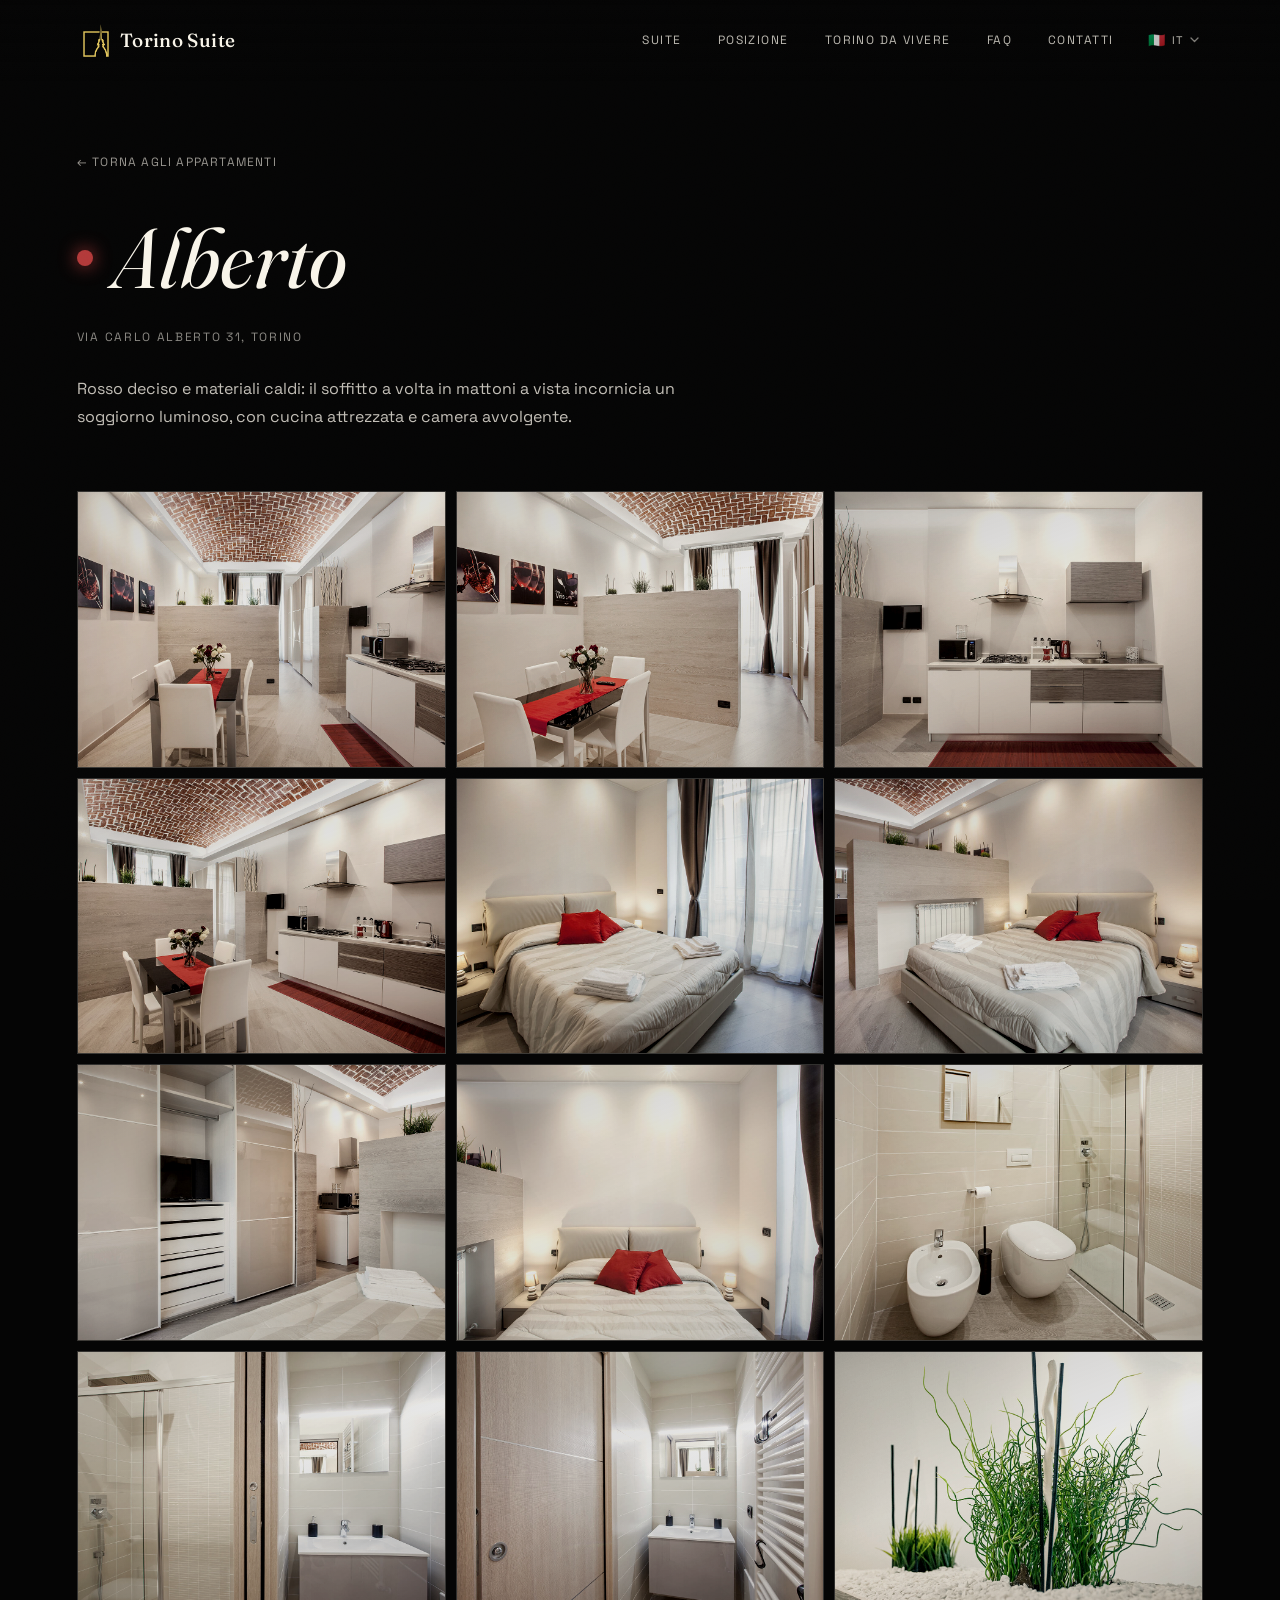
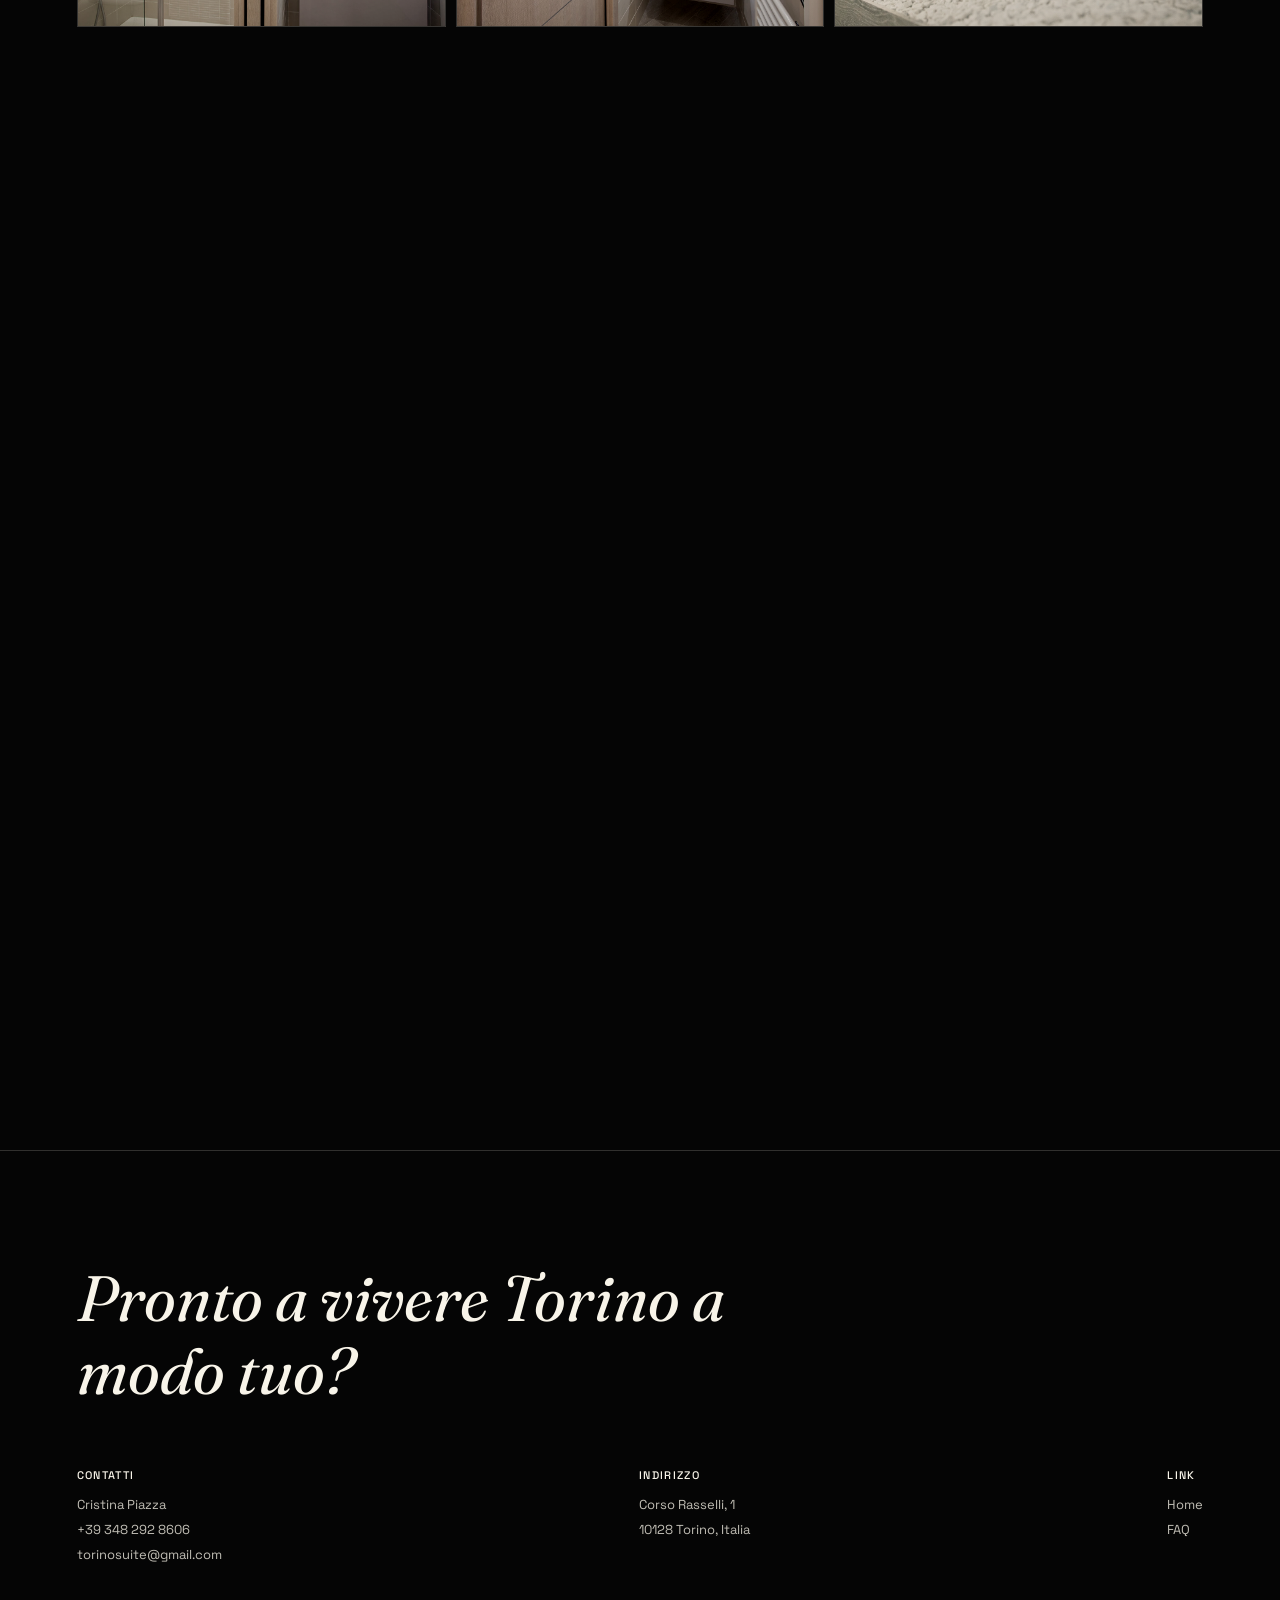
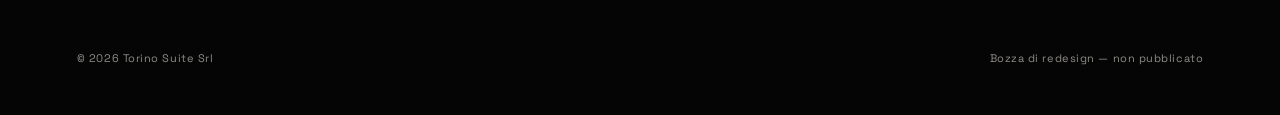
==== commit 14b11fef: "Freccia del menu lingua sostituita con icona SVG sempre visibile, colorata oro quando aperto" ====
--- a/alberto.html
+++ b/alberto.html
@@ -26,7 +26,7 @@
     </div>
     <div class="lang-switch" id="langSwitch">
       <button type="button" class="lang-toggle" id="langToggle">
-        <span class="lang-flag">🇮🇹</span><span class="lang-code">IT</span><span class="lang-caret">&#9662;</span>
+        <span class="lang-flag">🇮🇹</span><span class="lang-code">IT</span><svg class="lang-caret" width="9" height="6" viewBox="0 0 9 6" xmlns="http://www.w3.org/2000/svg"><path d="M1 1l3.5 3.5L8 1" stroke="currentColor" stroke-width="1.3" fill="none" stroke-linecap="round" stroke-linejoin="round"/></svg>
       </button>
       <div class="lang-menu">
         <button type="button" class="lang-option active" data-lang="it"><span class="lang-flag">🇮🇹</span>Italiano</button>
--- a/style.css
+++ b/style.css
@@ -322,8 +322,9 @@
 }
 .lang-toggle:hover{ color:var(--cream); }
 .lang-flag{ font-size:14px; line-height:1; }
-.lang-caret{ font-size:9px; color:rgba(248,244,233,0.45); transition:transform .25s; }
+.lang-caret{ color:rgba(248,244,233,0.5); transition:transform .25s, color .25s; display:inline-block; flex-shrink:0; }
 .lang-switch.open .lang-caret{ transform:rotate(180deg); }
+.lang-toggle:hover .lang-caret, .lang-switch.open .lang-caret{ color:var(--bronze-soft); }
 .lang-menu{
   position:absolute; top:calc(100% + 14px); right:0; min-width:168px;
   background:#0c0c0c; border:1px solid var(--line);
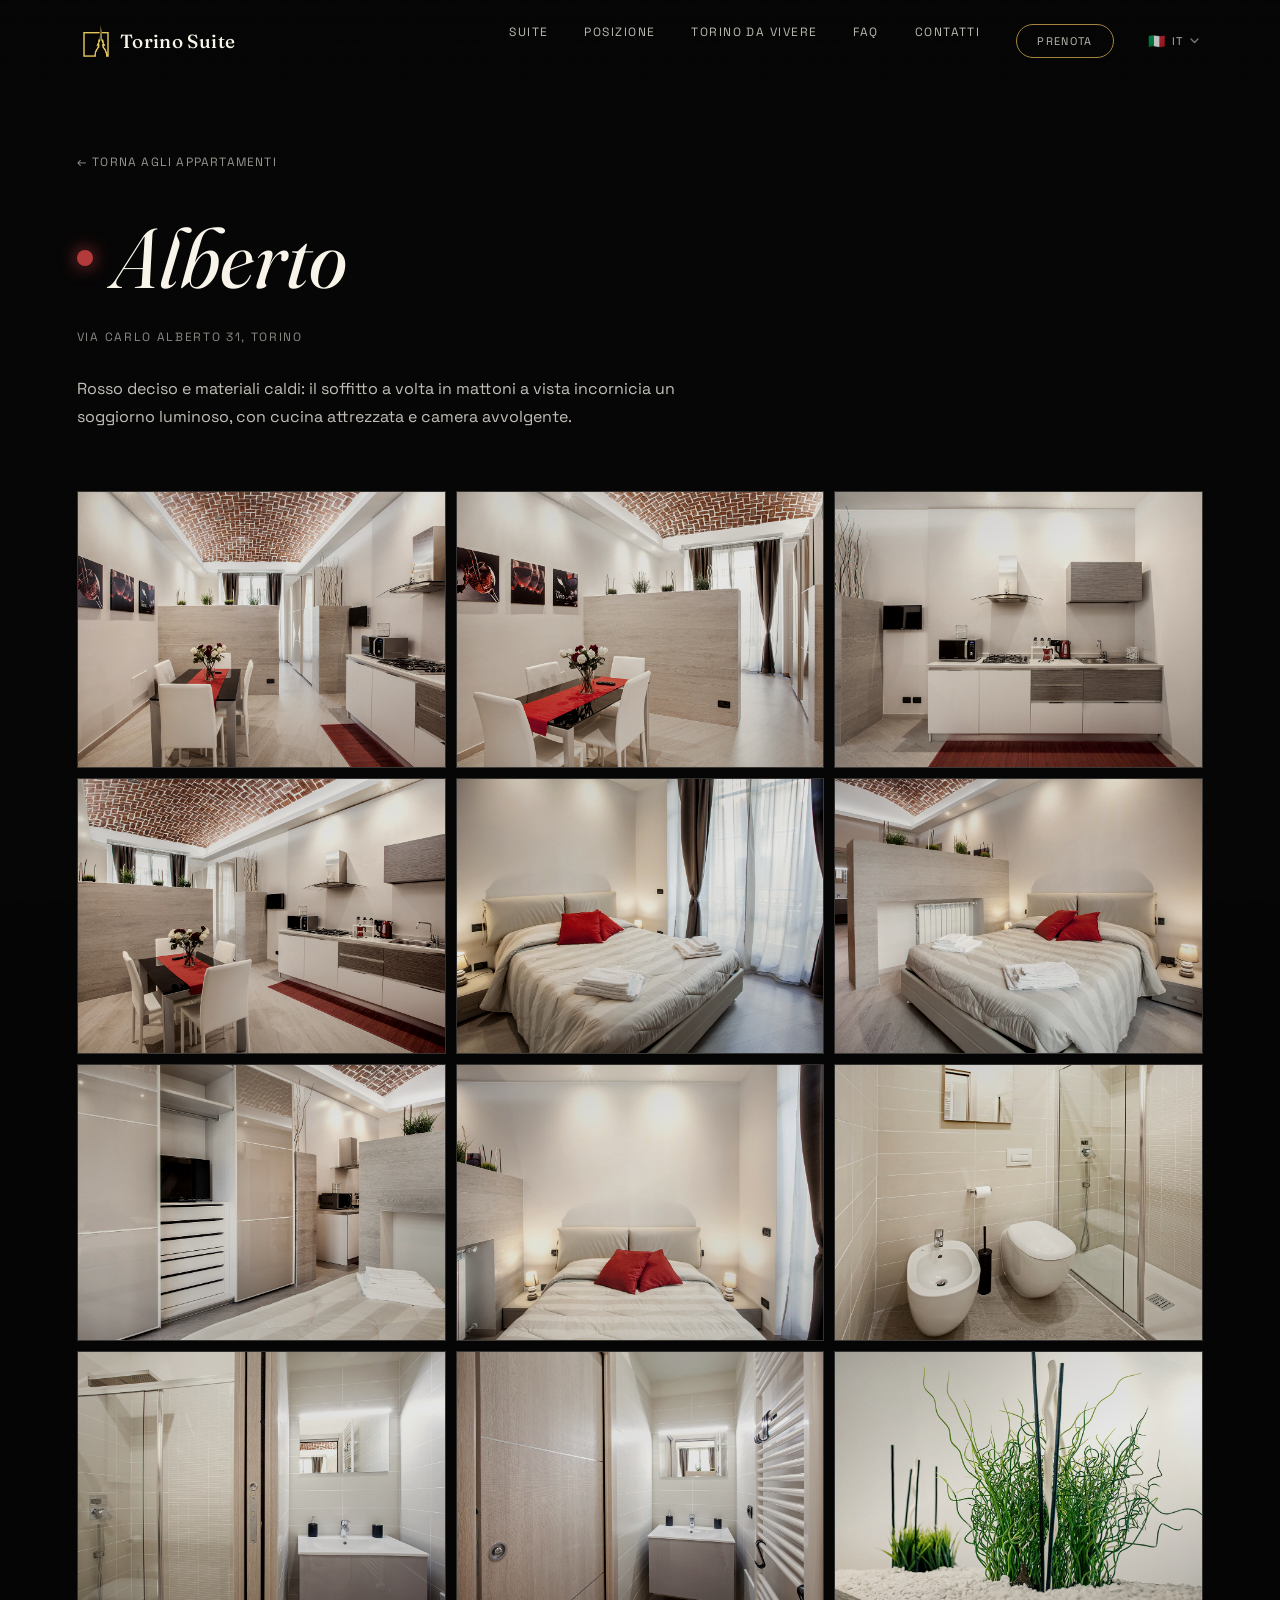
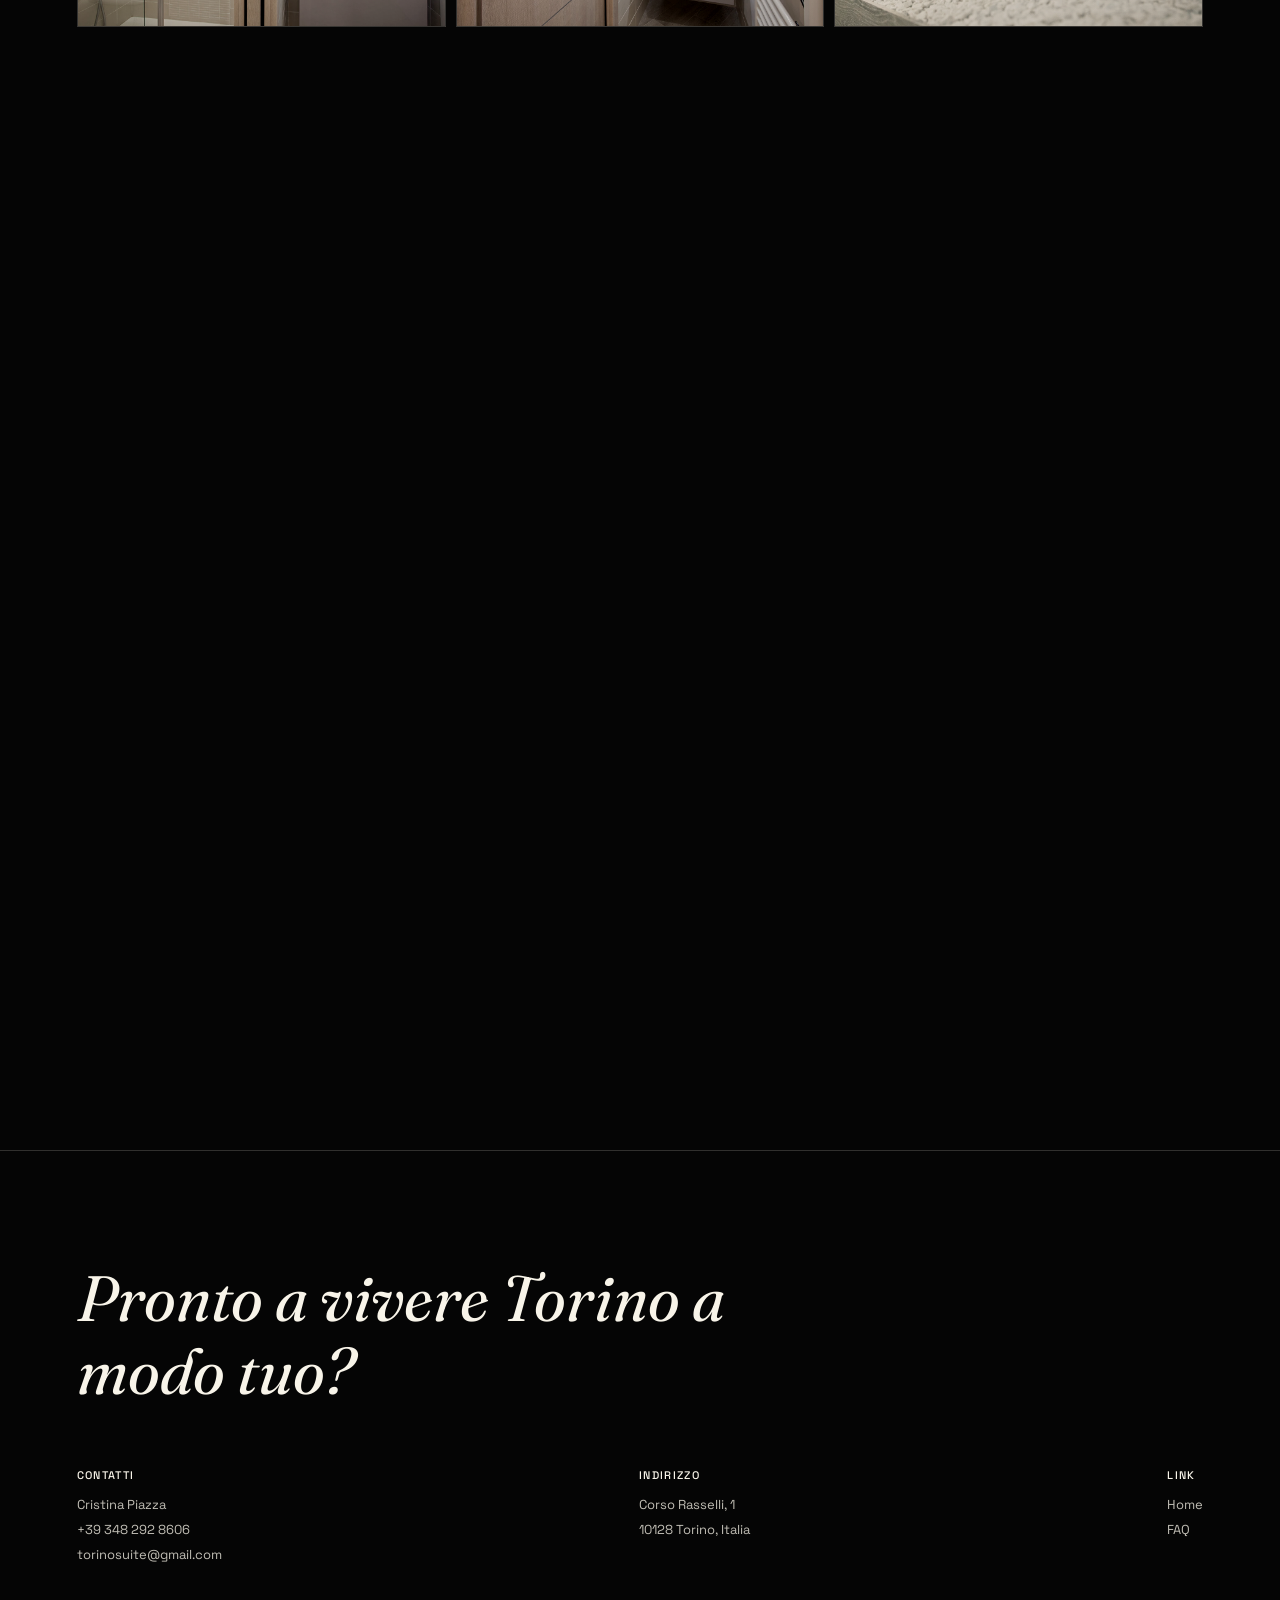
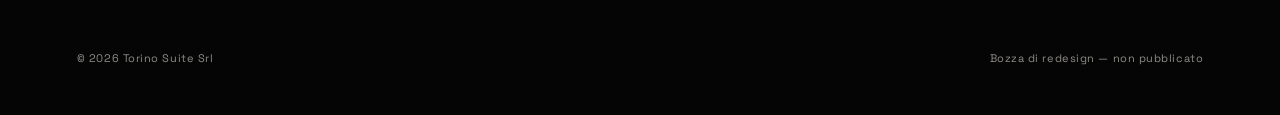
==== commit 1b698a19: "Integrato widget Smoobu per prenotazioni: calendario, tariffe e pagamento in tempo reale" ====
--- a/alberto.html
+++ b/alberto.html
@@ -3,12 +3,13 @@
 <head>
 <meta charset="UTF-8">
 <meta name="viewport" content="width=device-width, initial-scale=1.0">
+<meta http-equiv="Cache-Control" content="no-cache, no-store, must-revalidate">
 <link rel="icon" type="image/png" href="[data-uri]">
 <title>Alberto — Torino Suite</title>
 <link rel="preconnect" href="https://fonts.googleapis.com">
 <link rel="preconnect" href="https://fonts.gstatic.com" crossorigin>
 <link href="https://fonts.googleapis.com/css2?family=Fraunces:ital,opsz,wght@0,9..144,300;0,9..144,500;0,9..144,600;1,9..144,400;1,9..144,500&family=Space+Grotesk:wght@300;400;500;600&display=swap" rel="stylesheet">
-<link rel="stylesheet" href="style.css">
+<link rel="stylesheet" href="style.css?v=2">
 </head>
 <body>
 
@@ -23,6 +24,7 @@
       <a href="eventi.html" class="story-link" data-label="Torino da Vivere" data-label-en="Living Torino" data-i18n="nav.living">Torino da Vivere</a>
       <a href="index.html#faq" data-i18n="nav.faq">FAQ</a>
       <a href="index.html#contact" data-i18n="nav.contact">Contatti</a>
+      <a href="index.html#prenota" class="nav-cta" data-i18n="nav.book">Prenota</a>
     </div>
     <div class="lang-switch" id="langSwitch">
       <button type="button" class="lang-toggle" id="langToggle">
@@ -121,7 +123,7 @@
   <div class="copyright"><span>© 2026 Torino Suite Srl</span><span data-i18n="footer.note.detail">Bozza di redesign — non pubblicato</span></div>
 </footer>
 
-<script src="i18n.js"></script>
-<script src="transition.js"></script>
+<script src="i18n.js?v=2"></script>
+<script src="transition.js?v=2"></script>
 </body>
 </html>
--- a/style.css
+++ b/style.css
@@ -413,3 +413,17 @@
 }
 .apt-nav-btn:hover{ border-color:var(--bronze); color:var(--bronze-soft); background:rgba(217,174,78,0.06); }
 @media(max-width:600px){ .apt-card{ flex-basis:78vw; } }
+
+/* ---------- PRENOTA (Smoobu widget) ---------- */
+.booking-widget-wrap{
+  background:#0e0e0e; border:1px solid var(--line); border-radius:4px;
+  padding:20px; min-height:480px;
+}
+.nav-cta{
+  display:inline-flex; align-items:center; padding:9px 20px;
+  border:1px solid var(--bronze); border-radius:999px;
+  color:var(--cream) !important; text-decoration:none;
+  font-size:11px; letter-spacing:.12em; text-transform:uppercase;
+  transition:background .3s, color .3s;
+}
+.nav-cta:hover{ background:var(--bronze); color:var(--ink) !important; }
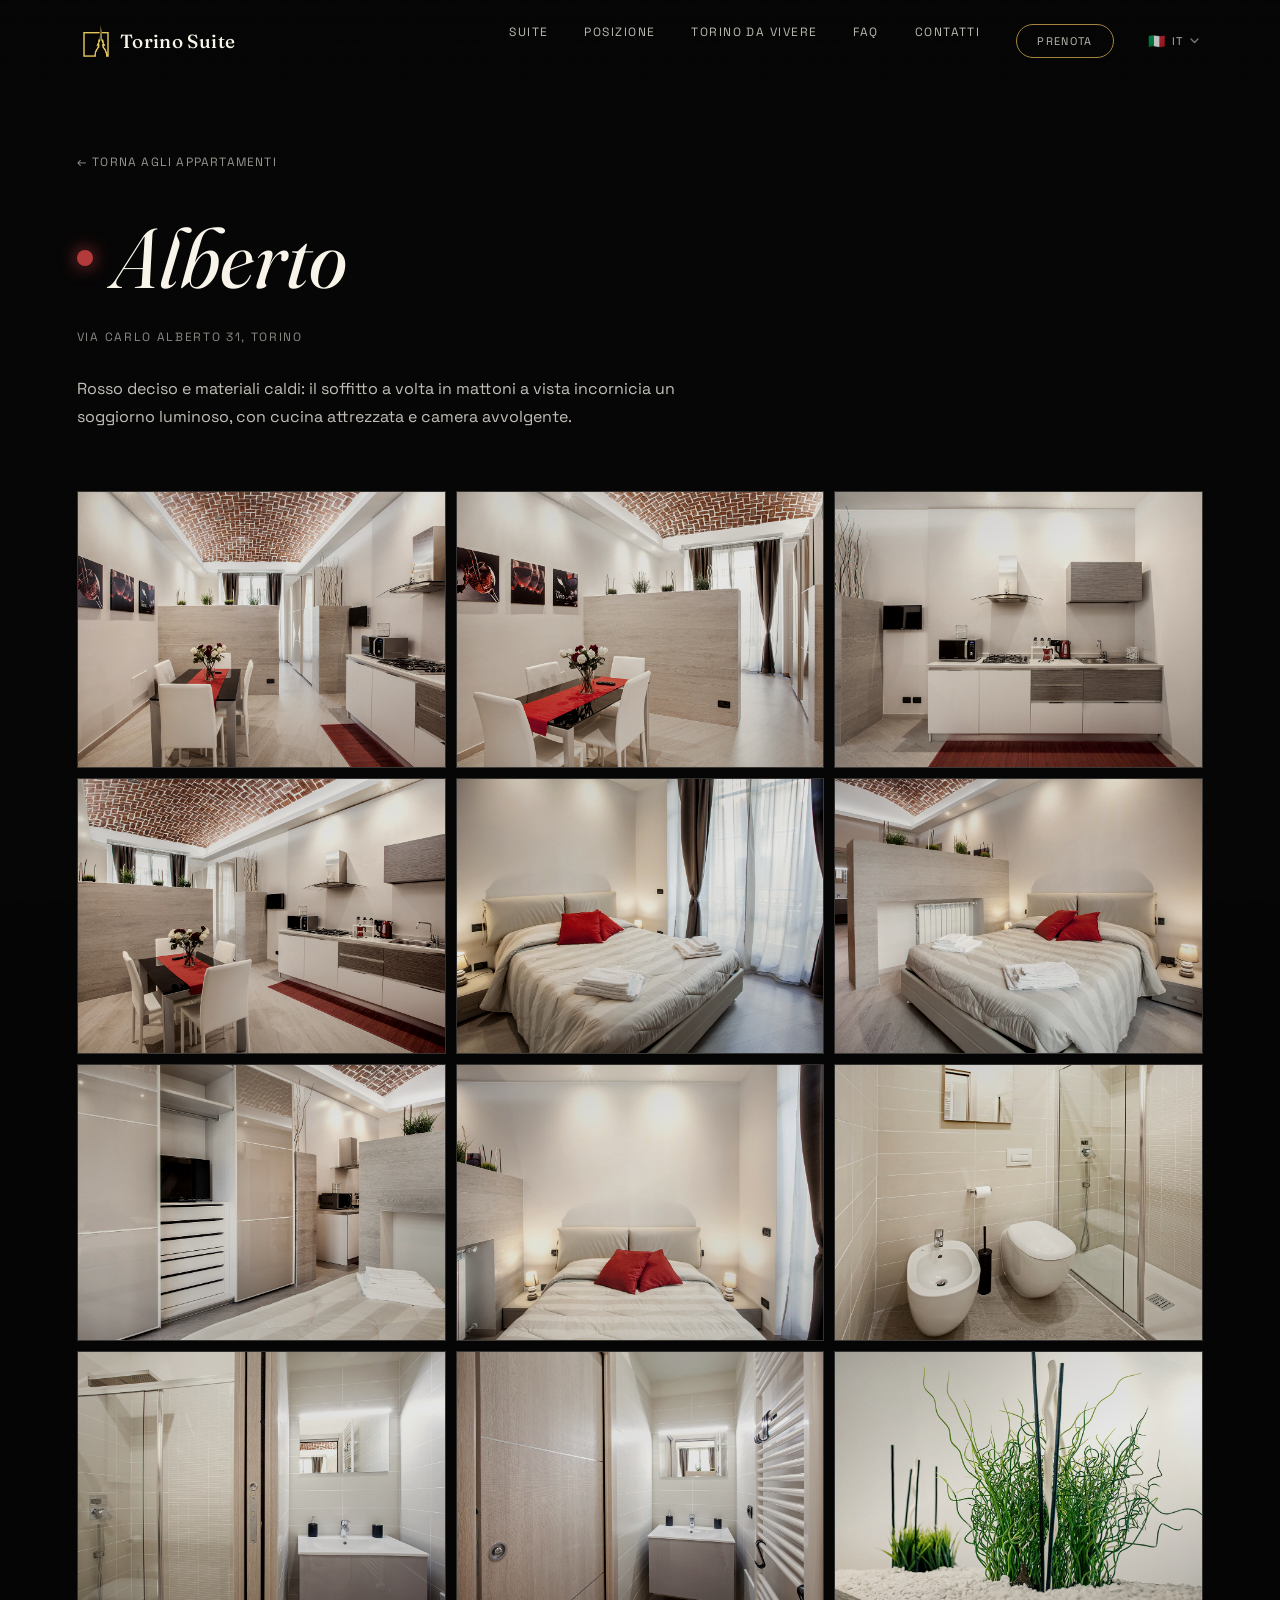
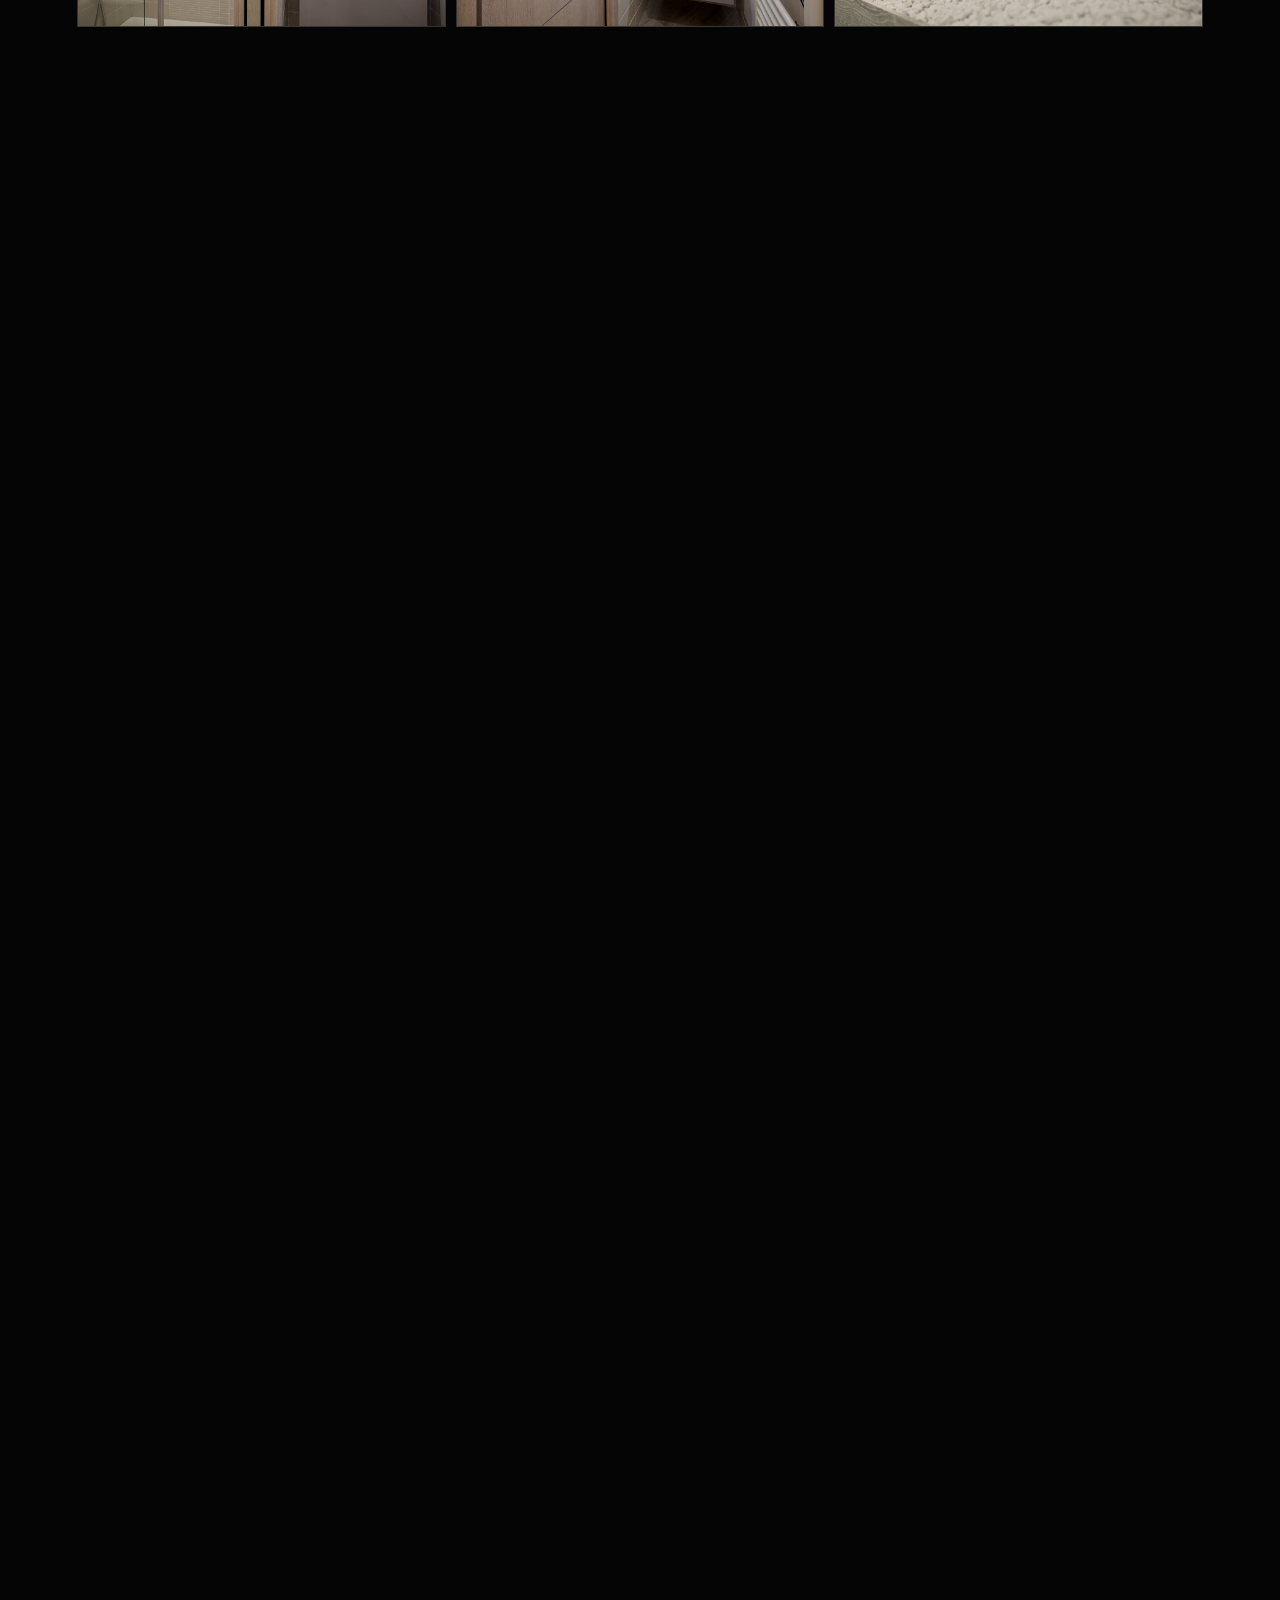
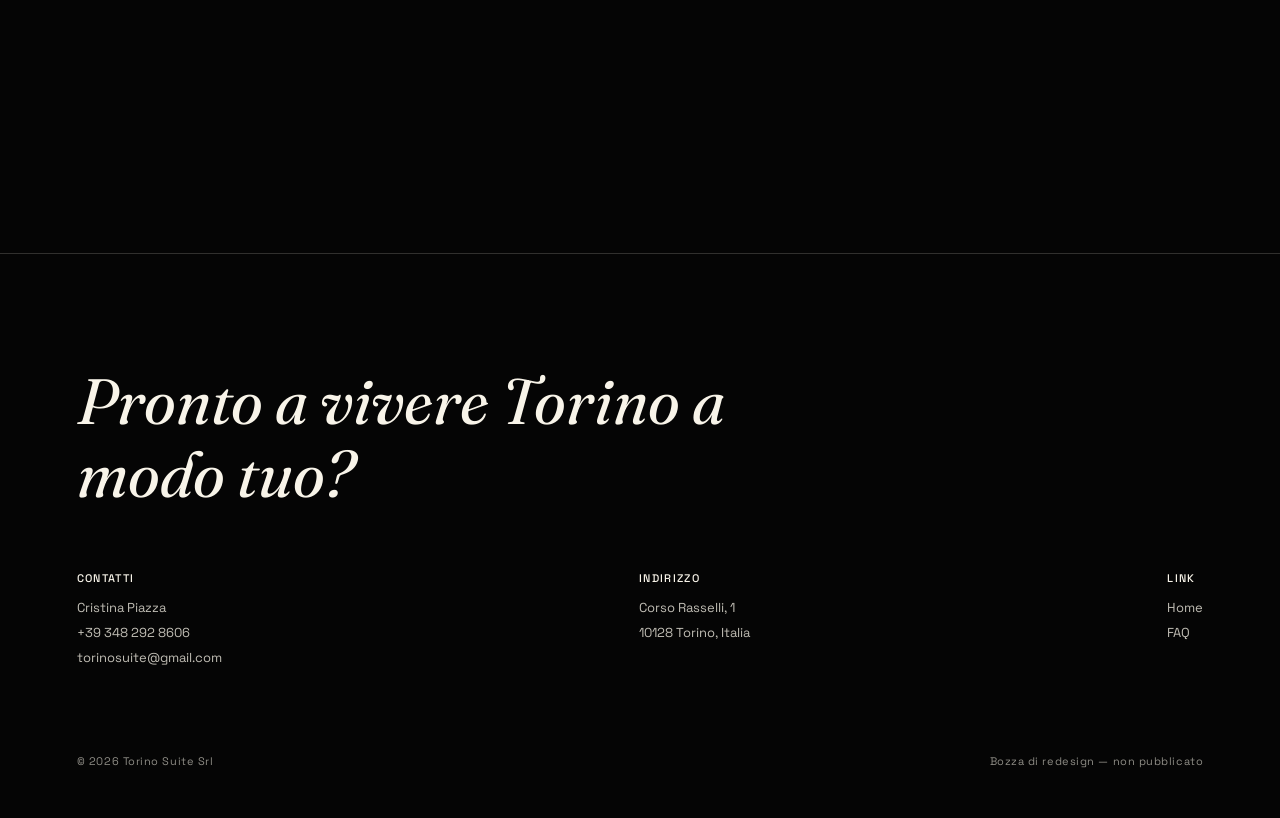
==== commit 4c28423d: "Aggiunto widget di prenotazione dedicato nella pagina di Alberto" ====
--- a/alberto.html
+++ b/alberto.html
@@ -100,6 +100,18 @@
   </div>
 </section>
 
+<section class="room-info" style="padding-top:0;">
+  <div class="room-info-head reveal">
+    <span class="tag" style="color:var(--bronze-soft); font-size:12px; letter-spacing:.3em; text-transform:uppercase; display:block; margin-bottom:14px;" data-i18n="home.booking.tag">Prenota</span>
+    <h3 style="font-family:'Fraunces',serif; font-weight:400; font-style:italic; font-size:clamp(26px,3.2vw,40px);">Prenota Alberto</h3>
+  </div>
+  <div class="booking-widget-wrap reveal">
+    <div id="apartmentIframe1104946"></div>
+    <script type="text/javascript" src="https://login.smoobu.com/js/Settings/BookingToolIframe.js"></script>
+    <script>BookingToolIframe.initialize({"url": "https://login.smoobu.com/it/booking-tool/iframe/362608/1104946", "baseUrl": "https://login.smoobu.com", "target": "#apartmentIframe1104946"})</script>
+  </div>
+</section>
+
 <footer id="contact">
   <div class="foot-cta" data-i18n="common.footer.cta">Pronto a vivere Torino a modo tuo?</div>
   <div class="foot-grid">
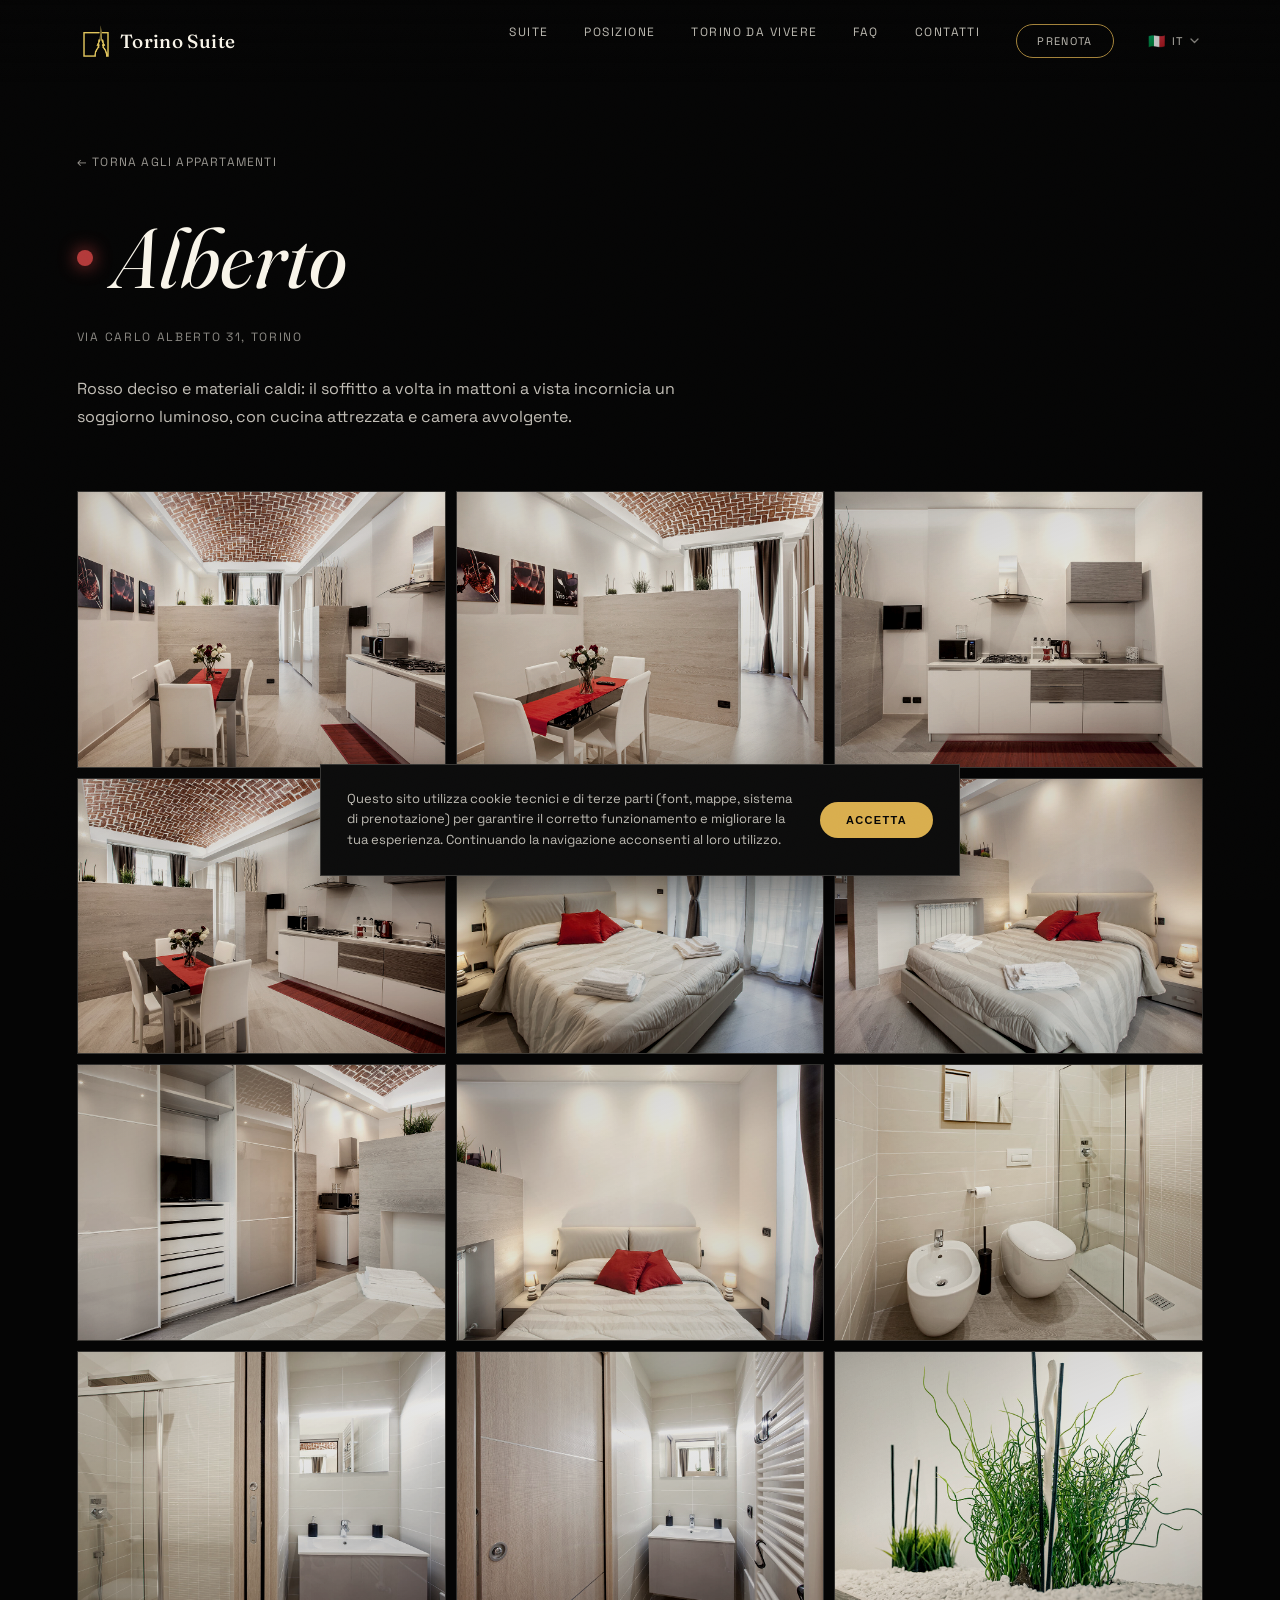
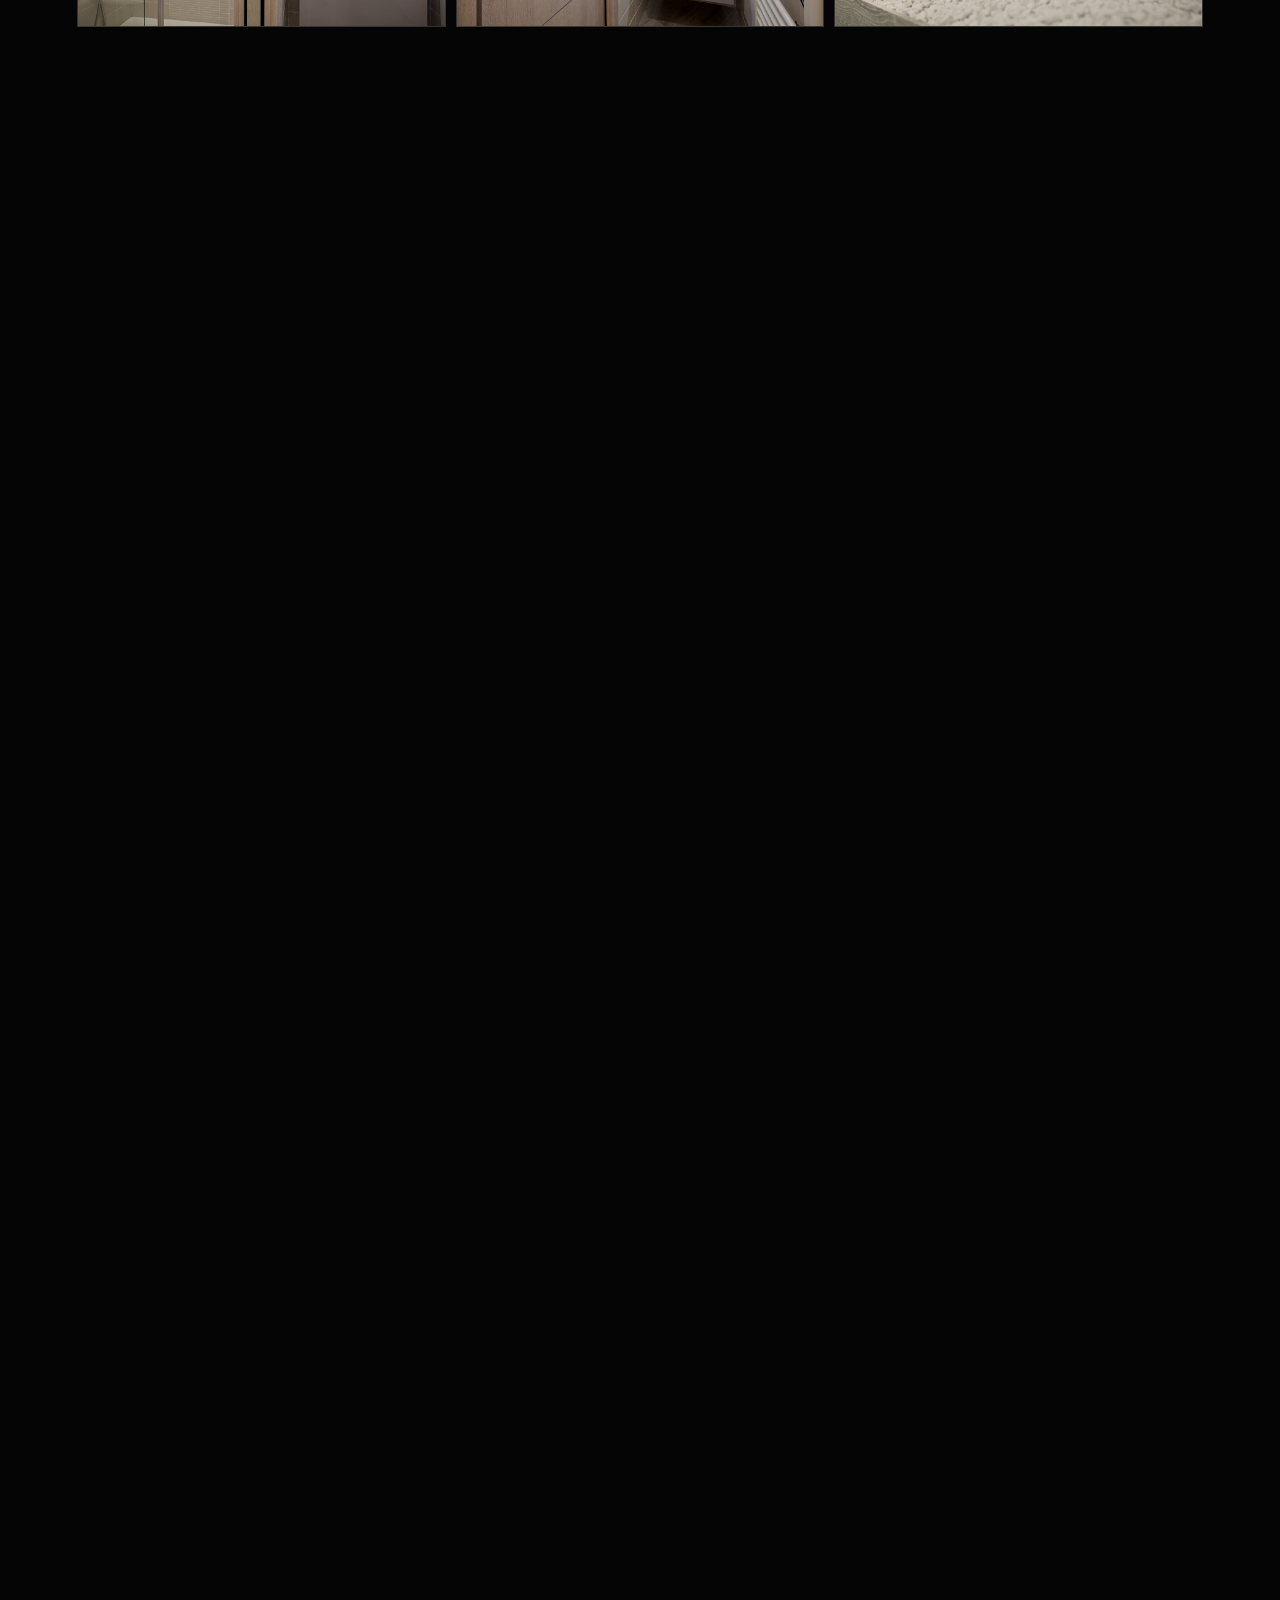
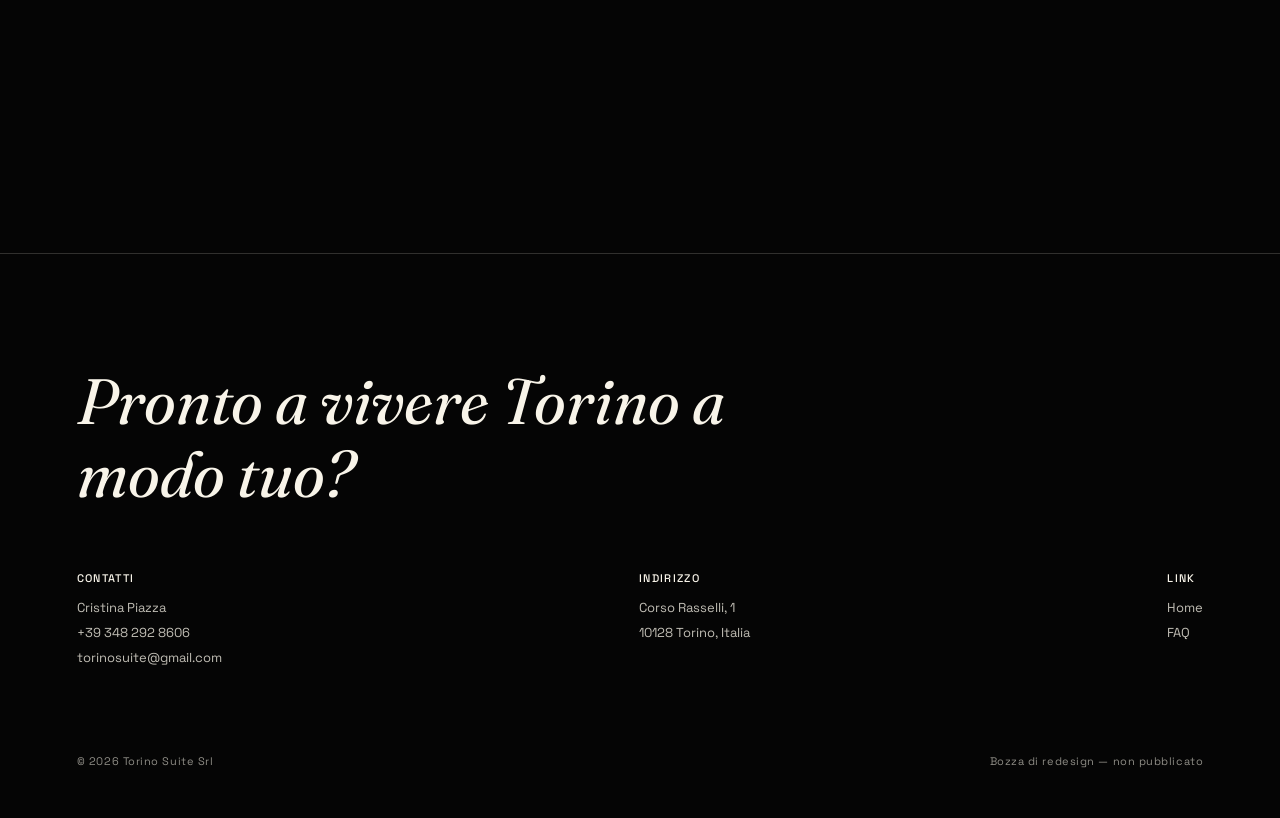
==== commit 82844d0c: "Aggiunto menu capitoli su Torino da Vivere e banner cookie su tutto il sito" ====
--- a/alberto.html
+++ b/alberto.html
@@ -135,6 +135,10 @@
   <div class="copyright"><span>© 2026 Torino Suite Srl</span><span data-i18n="footer.note.detail">Bozza di redesign — non pubblicato</span></div>
 </footer>
 
+<div class="cookie-banner" id="cookieBanner">
+  <p data-i18n="cookie.text">Questo sito utilizza cookie tecnici e di terze parti (font, mappe, sistema di prenotazione) per garantire il corretto funzionamento e migliorare la tua esperienza. Continuando la navigazione acconsenti al loro utilizzo.</p>
+  <button type="button" class="cookie-accept" id="cookieAccept" data-i18n="cookie.accept">Accetta</button>
+</div>
 <script src="i18n.js?v=2"></script>
 <script src="transition.js?v=2"></script>
 </body>
--- a/style.css
+++ b/style.css
@@ -427,3 +427,76 @@
   transition:background .3s, color .3s;
 }
 .nav-cta:hover{ background:var(--bronze); color:var(--ink) !important; }
+
+.hero-book-cta{
+  position:relative; z-index:2;
+  display:inline-flex; align-items:center; gap:10px; margin-top:34px;
+  padding:16px 34px; background:var(--bronze); color:var(--ink);
+  border-radius:999px; text-decoration:none; font-weight:600;
+  font-size:12px; letter-spacing:.14em; text-transform:uppercase;
+  box-shadow:0 8px 30px rgba(217,174,78,0.25);
+  transition:transform .3s, box-shadow .3s, background .3s;
+}
+.hero-book-cta:hover{ transform:translateY(-2px); box-shadow:0 12px 40px rgba(217,174,78,0.4); background:var(--bronze-soft); }
+
+/* ---------- CHAPTERS MENU (Torino da Vivere) ---------- */
+.chapters-toggle{
+  position:fixed; bottom:32px; right:32px; z-index:150;
+  width:52px; height:52px; border-radius:50%;
+  background:#0c0c0c; border:1px solid var(--line);
+  display:flex; flex-direction:column; align-items:center; justify-content:center; gap:5px;
+  cursor:pointer; box-shadow:0 10px 30px rgba(0,0,0,0.5);
+  transition:border-color .3s, transform .3s;
+}
+.chapters-toggle:hover{ border-color:var(--bronze); transform:translateY(-2px); }
+.chapters-toggle span{ width:18px; height:1px; background:var(--bronze-soft); transition:transform .3s, opacity .3s; }
+.chapters-toggle.open span:nth-child(1){ transform:translateY(6px) rotate(45deg); }
+.chapters-toggle.open span:nth-child(2){ opacity:0; }
+.chapters-toggle.open span:nth-child(3){ transform:translateY(-6px) rotate(-45deg); }
+
+.chapters-panel{
+  position:fixed; bottom:96px; right:32px; z-index:150; width:280px;
+  background:#0c0c0c; border:1px solid var(--line);
+  box-shadow:0 20px 50px rgba(0,0,0,0.55);
+  opacity:0; visibility:hidden; transform:translateY(10px);
+  transition:opacity .3s ease, transform .3s ease, visibility .3s;
+  max-height:70vh; overflow-y:auto;
+}
+.chapters-panel.open{ opacity:1; visibility:visible; transform:translateY(0); }
+.chapters-head{
+  padding:16px 20px; font-size:11px; letter-spacing:.2em; text-transform:uppercase;
+  color:var(--bronze-soft); border-bottom:1px solid var(--line);
+}
+.chapters-link{
+  display:flex; align-items:center; gap:14px; padding:13px 20px;
+  color:rgba(248,244,233,0.75); text-decoration:none; font-size:13px;
+  border-bottom:1px solid rgba(255,255,255,0.05);
+  transition:background .25s, color .25s;
+}
+.chapters-link:last-child{ border-bottom:none; }
+.chapters-link:hover{ background:rgba(217,174,78,0.08); color:var(--cream); }
+.chapters-link .cl-num{ font-family:'Space Grotesk',sans-serif; font-size:11px; color:var(--bronze); flex-shrink:0; width:20px; }
+@media(max-width:600px){
+  .chapters-toggle{ bottom:20px; right:20px; }
+  .chapters-panel{ right:20px; left:20px; width:auto; bottom:84px; }
+}
+
+/* ---------- COOKIE BANNER ---------- */
+.cookie-banner{
+  position:fixed; left:24px; right:24px; bottom:24px; z-index:300; max-width:640px; margin:0 auto;
+  background:#0c0c0c; border:1px solid var(--line);
+  box-shadow:0 20px 50px rgba(0,0,0,0.55);
+  padding:24px 26px; display:flex; flex-wrap:wrap; align-items:center; gap:18px;
+  transform:translateY(140%); opacity:0; transition:transform .5s cubic-bezier(.16,1,.3,1), opacity .5s;
+}
+.cookie-banner.visible{ transform:translateY(0); opacity:1; }
+.cookie-banner p{
+  flex:1 1 320px; margin:0; font-size:13px; line-height:1.6; color:rgba(248,244,233,0.75);
+}
+.cookie-accept{
+  flex-shrink:0; padding:12px 26px; background:var(--bronze); color:var(--ink);
+  border:none; border-radius:999px; font-size:11px; letter-spacing:.12em; text-transform:uppercase;
+  font-weight:600; cursor:pointer; transition:background .3s;
+}
+.cookie-accept:hover{ background:var(--bronze-soft); }
+@media(max-width:600px){ .cookie-banner{ left:14px; right:14px; bottom:14px; padding:20px; } }
